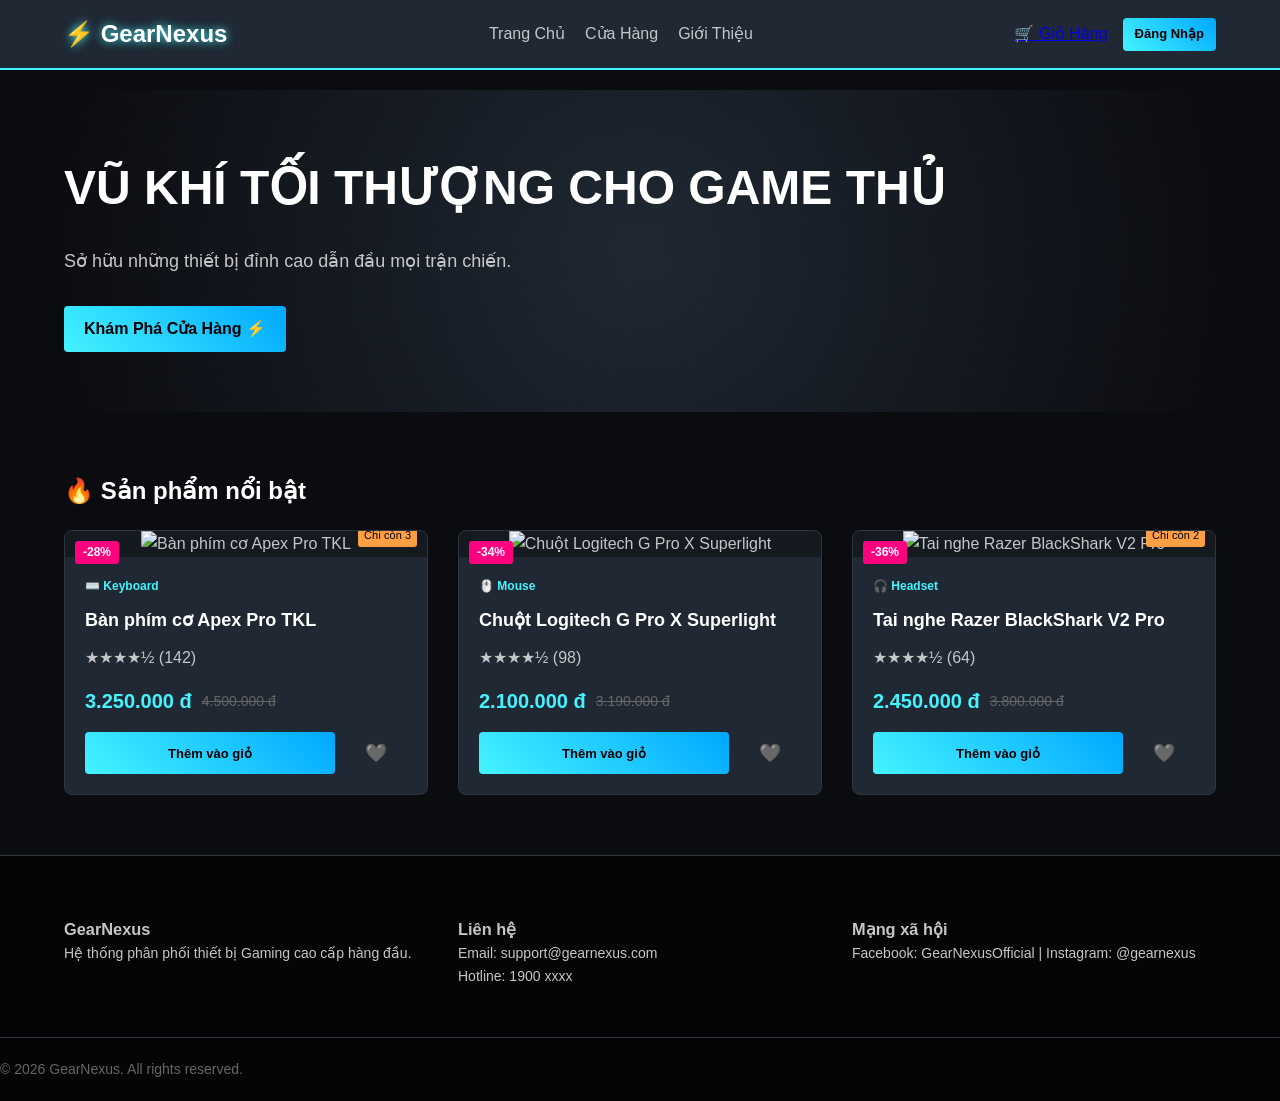
==== index.html @ b1f399b4 "files" ====
<!DOCTYPE html>
<html lang="vi">
<head>
  <meta charset="UTF-8"><title>GearNexus – Ultimate Gaming Gear</title>
  <link rel="stylesheet" href="css/style.css"><link rel="stylesheet" href="css/components.css"><link rel="stylesheet" href="css/animations.css">
</head>
<body>
  <header id="main-header"></header>
  
  <section class="hero text-center container" style="padding: 60px 0; background: radial-gradient(circle, #1f2833 0%, #0b0c10 100%); border-radius: 12px; margin-top: 20px;">
    <h1 style="font-size: 48px; color: var(--text-bright); margin-bottom: 20px;">VŨ KHÍ TỐI THƯỢNG CHO GAME THỦ</h1>
    <p style="font-size: 18px; margin-bottom: 30px;">Sở hữu những thiết bị đỉnh cao dẫn đầu mọi trận chiến.</p>
    <a href="shop.html" class="btn btn-primary">Khám Phá Cửa Hàng ⚡</a>
  </section>

  <main class="container">
    <h2 style="margin: 40px 0 20px; color: var(--text-bright);">🔥 Sản phẩm nổi bật</h2>
    <div id="featured-products" class="product-grid"></div>
  </main>

  <footer id="main-footer"></footer>
  <script src="js/config.js"></script><script src="js/data.js"></script><script src="js/auth.js"></script><script src="js/cart.js"></script><script src="js/main.js"></script>
  <script>
    document.addEventListener("DOMContentLoaded", () => {
      const featGrid = document.getElementById("featured-products");
      if(featGrid) featGrid.innerHTML = getFeaturedProducts().map(p => Main.createProductCard(p)).join('');
    });
  </script>
</body>
</html>
---- css/style.css ----
:root {
  --bg-primary: #0b0c10;
  --bg-secondary: #1f2833;
  --text-main: #c5c6c7;
  --text-bright: #ffffff;
  --color-accent: #45f3ff;
  --color-neon: #ff007f;
  --border-color: #2c3540;
  --font-base: 'Segoe UI', Tahoma, Geneva, Verdana, sans-serif;
}

* { box-sizing: border-box; margin: 0; padding: 0; }
body { background-color: var(--bg-primary); color: var(--text-main); font-family: var(--font-base); line-height: 1.6; }
.container { width: 90%; max-width: 1200px; margin: 0 auto; padding: 20px 0; }
text-center { text-align: center; }

/* Navbar */
header { background: var(--bg-secondary); border-bottom: 2px solid var(--color-accent); position: sticky; top: 0; z-index: 100; }
.navbar { display: flex; justify-content: space-between; align-items: center; padding: 15px 0; }
.logo { font-size: 24px; font-weight: bold; color: var(--text-bright); text-decoration: none; text-shadow: 0 0 10px var(--color-accent); }
.nav-links { display: flex; list-style: none; gap: 20px; }
.nav-links a { color: var(--text-main); text-decoration: none; font-weight: 500; transition: color 0.3s; }
.nav-links a:hover { color: var(--color-accent); }
.nav-actions { display: flex; align-items: center; gap: 15px; }

/* Footer */
footer { background: #050508; border-top: 1px solid var(--border-color); margin-top: 40px; padding: 40px 0 20px; font-size: 14px; }
.footer-grid { display: grid; grid-template-columns: repeat(auto-fit, minmax(250px, 1fr)); gap: 30px; }
.footer-bottom { margin-top: 30px; border-top: 1px solid var(--border-color); padding-top: 20px; color: #666; }
---- css/components.css ----
/* Buttons */
.btn { padding: 10px 20px; border: none; border-radius: 4px; cursor: pointer; font-weight: 600; text-decoration: none; display: inline-block; transition: all 0.3s; }
.btn-sm { padding: 6px 12px; font-size: 13px; }
.btn-primary { background: linear-gradient(45deg, var(--color-accent), #00a8ff); color: #000; }
.btn-primary:hover { transform: translateY(-2px); box-shadow: 0 5px 15px rgba(69,243,255,0.4); }
.btn-outline { background: transparent; color: var(--color-accent); border: 1px solid var(--color-accent); }
.btn-outline:hover { background: var(--color-accent); color: #000; }
.btn-block { display: block; width: 100%; }
.btn-icon { background: none; border: none; font-size: 18px; cursor: pointer; filter: grayscale(1); }
.btn-icon.active { filter: grayscale(0); }

/* Product Card */
.product-grid { display: grid; grid-template-columns: repeat(auto-fill, minmax(280px, 1fr)); gap: 30px; }
.product-card { background: var(--bg-secondary); border-radius: 8px; border: 1px solid var(--border-color); overflow: hidden; display: flex; flex-direction: column; }
.card-img-holder { position: relative; background: #151a21; text-align: center; }
.card-img-holder img { max-width: 100%; height: 250px; object-fit: contain; }
.discount-tag { position: absolute; top: 10px; left: 10px; background: var(--color-neon); color: white; padding: 2px 8px; font-size: 12px; font-weight: bold; border-radius: 3px; }
.stock-tag { position: absolute; bottom: 10px; right: 10px; background: #ff9f43; color: black; padding: 2px 6px; font-size: 11px; border-radius: 3px; }
.card-body { padding: 20px; flex-grow: 1; display: flex; flex-direction: column; }
.card-category { font-size: 12px; color: var(--color-accent); font-weight: bold; }
.card-title a { color: var(--text-bright); text-decoration: none; font-size: 18px; margin: 10px 0; display: block; }
.card-prices { margin: 15px 0; display: flex; gap: 10px; align-items: center; }
.price-current { font-size: 20px; font-weight: bold; color: var(--color-accent); }
.price-old { text-decoration: line-through; color: #666; font-size: 14px; }
.card-footer { display: flex; gap: 10px; margin-top: auto; }

/* Badges */
.badge { padding: 3px 8px; border-radius: 12px; font-size: 12px; font-weight: 600; }
.badge-like-new { background: #2ecc71; color: white; }
.badge-good { background: #3498db; color: white; }

/* Toasts */
#toast-container { position: fixed; bottom: 20px; right: 20px; z-index: 1000; display: flex; flex-direction: column; gap: 10px; }
.toast { background: rgba(31, 40, 51, 0.95); border-left: 4px solid var(--color-accent); color: var(--text-bright); padding: 15px 25px; border-radius: 4px; box-shadow: 0 5px 15px rgba(0,0,0,0.5); animation: toastIn 0.3s forwards; }
.toast-error { border-left-color: var(--color-neon); }
---- css/animations.css ----
@keyframes toastIn {
  from { transform: translateX(100%); opacity: 0; }
  to { transform: translateX(0); opacity: 1; }
}

.card-fade {
  animation: fadeIn 0.5s ease-in-out;
}

@keyframes fadeIn {
  from { opacity: 0; transform: translateY(15px); }
  to { opacity: 1; transform: translateY(0); }
}
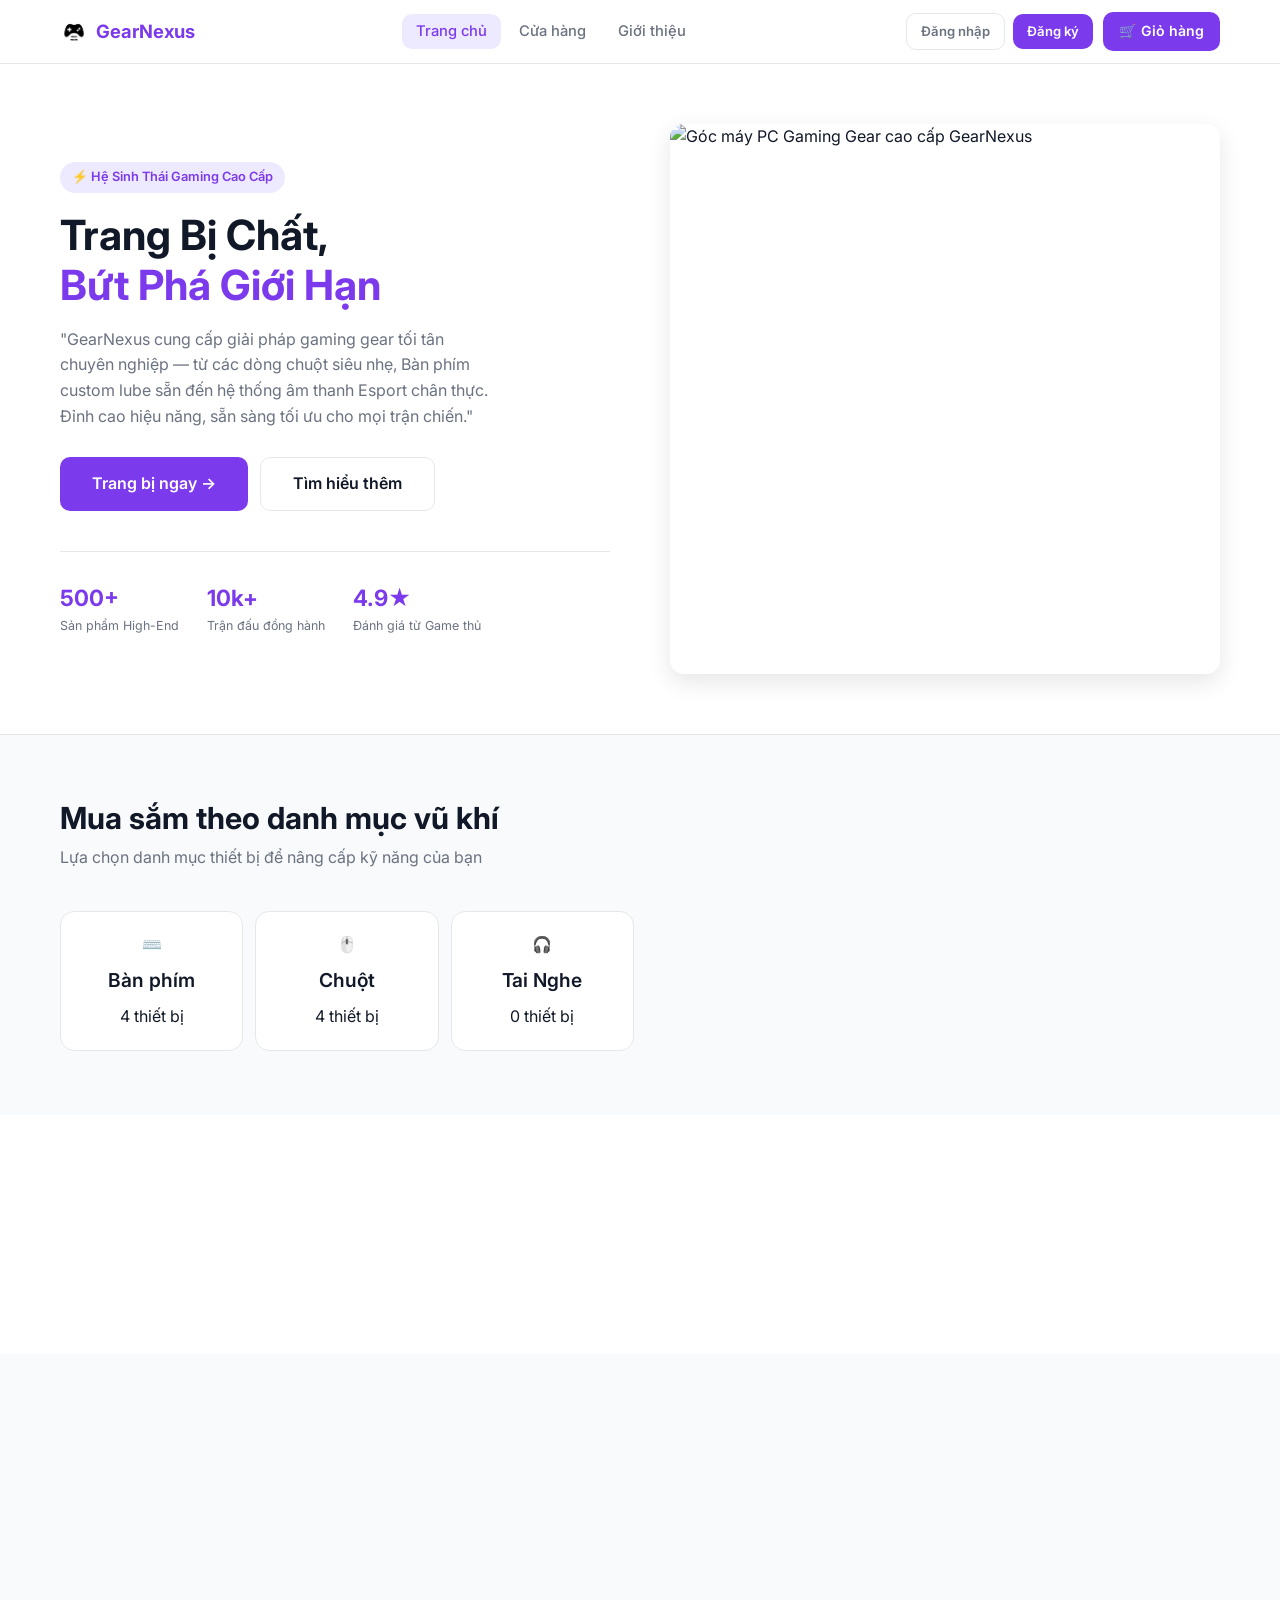
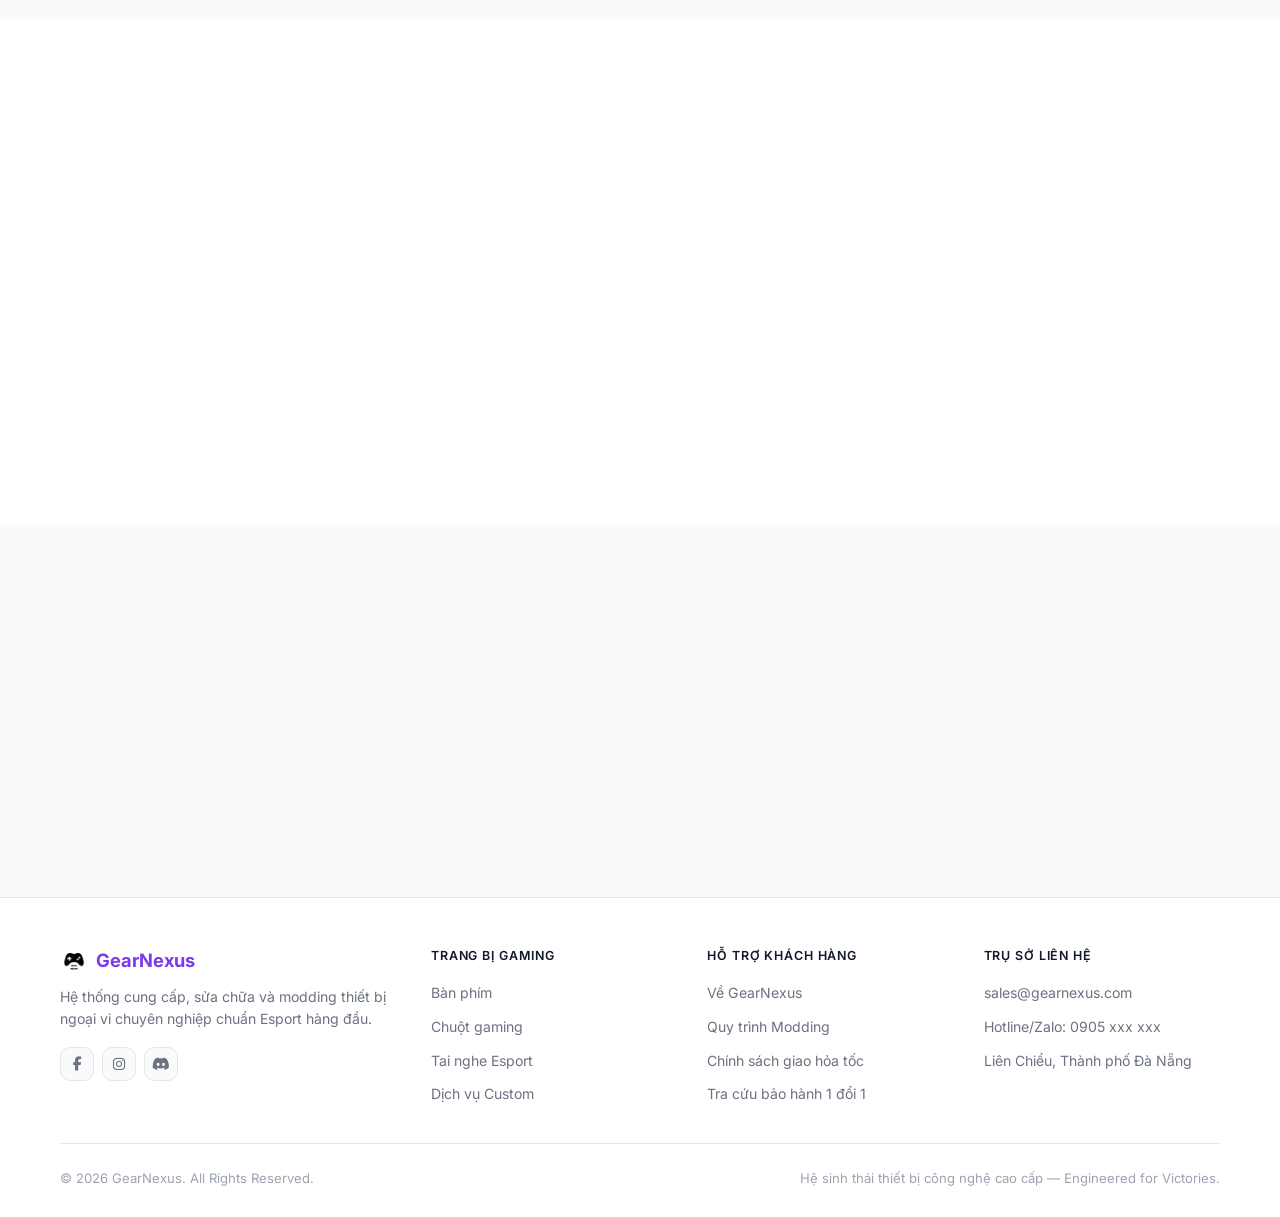
==== commit ce68b96e: "f" ====
--- a/index.html
+++ b/index.html
@@ -1,30 +1,411 @@
 <!DOCTYPE html>
 <html lang="vi">
 <head>
-  <meta charset="UTF-8"><title>GearNexus – Ultimate Gaming Gear</title>
-  <link rel="stylesheet" href="css/style.css"><link rel="stylesheet" href="css/components.css"><link rel="stylesheet" href="css/animations.css">
+  <meta charset="UTF-8">
+  <meta name="viewport" content="width=device-width, initial-scale=1.0">
+  <meta name="description" content="GearNexus – Hệ sinh thái Gaming Gear cao cấp và custom Bàn phím chuyên nghiệp. Trải nghiệm chuột gaming, tai nghe Esport đỉnh cao chính hãng.">
+  <title>GearNexus – Premium Gaming Gear & Custom Mech-Key</title>
+  <link rel="stylesheet" href="css/style.css">
+  <link rel="stylesheet" href="css/components.css">
+  <link rel="stylesheet" href="css/animations.css">
+  <link rel="stylesheet" href="https://cdnjs.cloudflare.com/ajax/libs/font-awesome/6.5.0/css/all.min.css">
+  <style>
+    /* ---- Hero ---- */
+    .hero {
+      padding: calc(var(--nav-height) + 60px) 0 60px;
+      background: var(--white);
+      border-bottom: 1px solid var(--border);
+    }
+
+    .hero-inner {
+      display: grid;
+      grid-template-columns: 1fr 1fr;
+      gap: 60px;
+      align-items: center;
+    }
+
+    .hero-tag {
+      display: inline-flex;
+      align-items: center;
+      gap: 6px;
+      padding: 5px 12px;
+      border-radius: var(--radius-full);
+      background: var(--primary-light);
+      color: var(--primary);
+      font-size: 0.8rem;
+      font-weight: 600;
+      margin-bottom: 18px;
+    }
+
+    .hero-title { margin-bottom: 16px; }
+    .hero-title span { color: var(--primary); }
+
+    .hero-desc {
+      font-size: 1rem;
+      margin-bottom: 28px;
+      max-width: 440px;
+    }
+
+    .hero-btns {
+      display: flex;
+      gap: 12px;
+      flex-wrap: wrap;
+      margin-bottom: 40px;
+    }
+
+    .hero-stats {
+      display: flex;
+      gap: 28px;
+      padding-top: 28px;
+      border-top: 1px solid var(--border);
+    }
+
+    .stat-item .value {
+      font-size: 1.4rem;
+      font-weight: 700;
+      color: var(--primary);
+    }
+
+    .stat-item .label {
+      font-size: 0.78rem;
+      color: var(--text-muted);
+    }
+
+    .hero-image {
+      border-radius: var(--radius-lg);
+      overflow: hidden;
+      aspect-ratio: 1;
+      box-shadow: var(--shadow-lg);
+    }
+
+    .hero-image img {
+      width: 100%; height: 100%;
+      object-fit: cover;
+    }
+
+    /* ---- Categories ---- */
+    .categories-grid {
+      display: grid;
+      grid-template-columns: repeat(6, 1fr);
+      gap: 12px;
+    }
+
+    .category-card {
+      background: var(--white);
+      border: 1px solid var(--border);
+      border-radius: var(--radius-lg);
+      padding: 20px 12px;
+      text-align: center;
+      cursor: pointer;
+      transition: var(--transition);
+      display: flex;
+      flex-direction: column;
+      align-items: center;
+      gap: 8px;
+      text-decoration: none;
+    }
+
+    .category-card:hover {
+      border-color: var(--primary);
+      background: var(--primary-light);
+    }
+
+    .cat-emoji { font-size: 1.8rem; }
+    .cat-name { font-size: 0.82rem; font-weight: 600; color: var(--text); }
+    .cat-count { font-size: 0.72rem; color: var(--text-muted); }
+
+    /* ---- Trust ---- */
+    .trust-grid { display: grid; grid-template-columns: repeat(3, 1fr); gap: 16px; }
+
+    /* ---- Testimonials ---- */
+    .testimonials-grid { display: grid; grid-template-columns: repeat(3, 1fr); gap: 16px; }
+
+    /* ---- CTA ---- */
+    .cta-box {
+      background: var(--primary);
+      border-radius: var(--radius-lg);
+      padding: 48px;
+      text-align: center;
+      color: white;
+    }
+
+    .cta-box h2 { color: white; margin-bottom: 10px; }
+    .cta-box p { color: rgba(255,255,255,0.8); margin-bottom: 24px; }
+
+    .btn-white {
+      background: white;
+      color: var(--primary);
+      font-weight: 700;
+    }
+
+    .btn-white:hover { background: #F3F4F6; }
+
+    @media (max-width: 1024px) {
+      .categories-grid { grid-template-columns: repeat(3, 1fr); }
+      .hero-inner { grid-template-columns: 1fr; gap: 32px; }
+      .hero-image { display: none; }
+      .trust-grid { grid-template-columns: 1fr 1fr; }
+    }
+
+    @media (max-width: 768px) {
+      .testimonials-grid { grid-template-columns: 1fr; }
+      .hero-stats { gap: 16px; }
+      .cta-box { padding: 36px 24px; }
+    }
+
+    @media (max-width: 480px) {
+      .categories-grid { grid-template-columns: repeat(2, 1fr); }
+      .trust-grid { grid-template-columns: 1fr; }
+    }
+  </style>
 </head>
 <body>
-  <header id="main-header"></header>
-  
-  <section class="hero text-center container" style="padding: 60px 0; background: radial-gradient(circle, #1f2833 0%, #0b0c10 100%); border-radius: 12px; margin-top: 20px;">
-    <h1 style="font-size: 48px; color: var(--text-bright); margin-bottom: 20px;">VŨ KHÍ TỐI THƯỢNG CHO GAME THỦ</h1>
-    <p style="font-size: 18px; margin-bottom: 30px;">Sở hữu những thiết bị đỉnh cao dẫn đầu mọi trận chiến.</p>
-    <a href="shop.html" class="btn btn-primary">Khám Phá Cửa Hàng ⚡</a>
-  </section>
-
-  <main class="container">
-    <h2 style="margin: 40px 0 20px; color: var(--text-bright);">🔥 Sản phẩm nổi bật</h2>
-    <div id="featured-products" class="product-grid"></div>
-  </main>
-
-  <footer id="main-footer"></footer>
-  <script src="js/config.js"></script><script src="js/data.js"></script><script src="js/auth.js"></script><script src="js/cart.js"></script><script src="js/main.js"></script>
-  <script>
-    document.addEventListener("DOMContentLoaded", () => {
-      const featGrid = document.getElementById("featured-products");
-      if(featGrid) featGrid.innerHTML = getFeaturedProducts().map(p => Main.createProductCard(p)).join('');
-    });
-  </script>
+
+<nav class="navbar">
+  <div class="nav-inner">
+    <a href="index.html" class="nav-logo">
+      <img src="assets/images/logo.png" alt="GearNexus" class="nav-logo-img"> GearNexus
+    </a>
+    <div class="nav-links">
+      <a href="index.html" class="active">Trang chủ</a>
+      <a href="shop.html">Cửa hàng</a>
+      <a href="about.html">Giới thiệu</a>
+    </div>
+    <div class="nav-actions">
+      <div id="auth-nav" style="display:flex;align-items:center;gap:8px"></div>
+      <a href="cart.html" class="nav-cart-btn" id="nav-cart-btn" aria-label="Giỏ hàng">
+        🛒 Giỏ hàng
+        <span class="cart-badge" id="cart-badge">0</span>
+      </a>
+      <button class="nav-menu-btn" id="menu-btn" aria-label="Mở menu">☰</button>
+    </div>
+  </div>
+</nav>
+
+<div class="nav-drawer-overlay" id="drawer-overlay"></div>
+<div class="nav-drawer" id="nav-drawer">
+  <a href="index.html">🏠 Trang chủ</a>
+  <a href="shop.html">🛍️ Cửa hàng</a>
+  <a href="about.html">ℹ️ Giới thiệu</a>
+  <a href="cart.html">🛒 Giỏ hàng</a>
+</div>
+
+<section class="hero">
+  <div class="container">
+    <div class="hero-inner">
+      <div>
+        <div class="hero-tag anim-fade-up">⚡ Hệ Sinh Thái Gaming Cao Cấp</div>
+        <h1 class="hero-title anim-fade-up delay-100">
+          Trang Bị Chất,<br>
+          <span>Bứt Phá Giới Hạn</span>
+        </h1>
+        <p class="hero-desc anim-fade-up delay-200">
+          "GearNexus cung cấp giải pháp gaming gear tối tân chuyên nghiệp — từ các dòng chuột siêu nhẹ, Bàn phím custom lube sẵn đến hệ thống âm thanh Esport chân thực. Đỉnh cao hiệu năng, sẵn sàng tối ưu cho mọi trận chiến."
+        </p>
+        <div class="hero-btns anim-fade-up delay-300">
+          <a href="shop.html" class="btn btn-primary btn-lg">Trang bị ngay →</a>
+          <a href="about.html" class="btn btn-secondary btn-lg">Tìm hiểu thêm</a>
+        </div>
+        <div class="hero-stats anim-fade-up delay-300">
+          <div class="stat-item">
+            <div class="value">500+</div>
+            <div class="label">Sản phẩm High-End</div>
+          </div>
+          <div class="stat-item">
+            <div class="value">10k+</div>
+            <div class="label">Trận đấu đồng hành</div>
+          </div>
+          <div class="stat-item">
+            <div class="value">4.9★</div>
+            <div class="label">Đánh giá từ Game thủ</div>
+          </div>
+        </div>
+      </div>
+      <div class="hero-image">
+        <img src="https://picsum.photos/seed/gear-setup/600/600" alt="Góc máy PC Gaming Gear cao cấp GearNexus">
+      </div>
+    </div>
+  </div>
+</section>
+
+<section class="section" style="background:var(--bg)">
+  <div class="container">
+    <div class="section-header reveal">
+      <h2>Mua sắm theo danh mục vũ khí</h2>
+      <p>Lựa chọn danh mục thiết bị để nâng cấp kỹ năng của bạn</p>
+    </div>
+    <div class="categories-grid" id="categories-grid"></div>
+  </div>
+</section>
+
+<section class="section" style="background:var(--white)">
+  <div class="container">
+    <div class="section-header reveal" style="display:flex;justify-content:space-between;align-items:flex-end">
+      <div>
+        <h2>Vũ khí chiến đấu nổi bật</h2>
+        <p>Các thiết bị Gaming Gear bán chạy và được các tuyển thủ chuyên nghiệp tin dùng</p>
+      </div>
+      <a href="shop.html" class="btn btn-secondary" style="flex-shrink:0">Xem tất cả kho hàng →</a>
+    </div>
+    <div class="products-grid" id="featured-grid"></div>
+  </div>
+</section>
+
+<section class="section" style="background:var(--bg)">
+  <div class="container">
+    <div class="trust-grid">
+      <div class="trust-badge reveal delay-1">
+        <div class="trust-icon" style="background:#DCFCE7;color:var(--green)">⚡</div>
+        <div>
+          <h4>Tốc độ phản hồi cực hạn</h4>
+          <p style="font-size:0.85rem;margin-top:4px">Sản phẩm tích hợp công nghệ kết nối không dây siêu tốc, độ trễ gần như bằng 0, tối ưu hóa tuyệt đối chỉ số phản xạ.</p>
+        </div>
+      </div>
+      <div class="trust-badge reveal delay-2">
+        <div class="trust-icon" style="background:var(--primary-light);color:var(--primary)">🛡️</div>
+        <div>
+          <h4>Cam kết 100% chính hãng</h4>
+          <p style="font-size:0.85rem;margin-top:4px">Đại lý phân phối ủy quyền từ các thương hiệu lớn. Chế độ bảo hành 1 đổi 1 nhanh chóng, an tâm tuyệt đối.</p>
+        </div>
+      </div>
+      <div class="trust-badge reveal delay-3">
+        <div class="trust-icon" style="background:#DBEAFE;color:#2563EB">🛠️</div>
+        <div>
+          <h4>Dịch vụ Custom chuyên nghiệp</h4>
+          <p style="font-size:0.85rem;margin-top:4px">Hỗ trợ cân cáp, lube switch, lót foam tiêu âm Bàn phím theo yêu cầu cá nhân hóa khắt khe nhất của bạn.</p>
+        </div>
+      </div>
+    </div>
+  </div>
+</section>
+
+<section class="section" style="background:var(--white)">
+  <div class="container">
+    <div class="section-header reveal">
+      <h2>Ý kiến từ các chiến binh Pro-Gamers</h2>
+      <p>Những trải nghiệm thực tế từ các game thủ và streamer trong cộng đồng</p>
+    </div>
+    <div class="testimonials-grid">
+      <div class="testimonial-card reveal delay-1">
+        <div class="stars">★★★★★</div>
+        <p class="testimonial-text">"Mình vừa sắm combo Bàn phím custom và chuột siêu nhẹ tại GearNexus. Cảm giác bấm switch cực mượt, âm gõ phím rất trầm ấm mượt mà không bị lóc cóc ở các nút dài. Đóng gói cẩn thận bọc chống sốc cực kỳ chỉn chu!"</p>
+        <div class="testimonial-author">
+          <img class="testimonial-avatar" src="https://picsum.photos/seed/gamer1/80/80" alt="Hoàng N.">
+          <div>
+            <div class="testimonial-name">Hoàng Nguyễn</div>
+            <div style="font-size:0.75rem;color:var(--text-light)">Đà Nẵng (Streamer)</div>
+          </div>
+        </div>
+      </div>
+      
+      <div class="testimonial-card reveal delay-2">
+        <div class="stars">★★★★★</div>
+        <p class="testimonial-text">"Đã sử dụng dịch vụ mod phím cơ tại đây, các bạn kỹ thuật viên hỗ trợ căn chỉnh stab siêu chuẩn xác, lube switch đều tay giúp tăng rõ rệt tốc độ phản hồi khi chơi các tựa game Esport Esport FPS căng thẳng."</p>
+        <div class="testimonial-author">
+          <img class="testimonial-avatar" src="https://picsum.photos/seed/gamer2/80/80" alt="Minh T.">
+          <div>
+            <div class="testimonial-name">Minh Trần</div>
+            <div style="font-size:0.75rem;color:var(--text-light)">Hà Nội (Rank Radiant)</div>
+          </div>
+        </div>
+      </div>
+      
+      <div class="testimonial-card reveal delay-3">
+        <div class="stars">★★★★★</div>
+        <p class="testimonial-text">"Tai nghe gaming mua ở GearNexus định vị tiếng chân thực sự chính xác. Sản phẩm chính hãng đầy đủ tem mác phân phối, nhân viên tư vấn nhiệt tình, giao hỏa tốc nội thành Đà Nẵng chưa đầy 1 tiếng đồng hồ."</p>
+        <div class="testimonial-author">
+          <img class="testimonial-avatar" src="https://picsum.photos/seed/gamer3/80/80" alt="Anh P.">
+          <div>
+            <div class="testimonial-name">Anh Phạm</div>
+            <div style="font-size:0.75rem;color:var(--text-light)">Đà Nẵng (Game thủ)</div>
+          </div>
+        </div>
+      </div>
+    </div>
+  </div>
+</section>
+
+<section class="section" style="background:var(--bg)">
+  <div class="container">
+    <div class="cta-box reveal">
+      <h2>Sẵn sàng nâng cấp tối đa sức mạnh góc máy của bạn?</h2>
+      <p>Khám phá trọn bộ sưu tập siêu phẩm chuột gaming, Bàn phím đỉnh cao và các phụ kiện custom giới hạn độc quyền.</p>
+      <a href="shop.html" class="btn btn-white btn-lg">Ghé kho vũ khí GearNexus</a>
+    </div>
+  </div>
+</section>
+
+<footer class="footer">
+  <div class="container">
+    <div class="footer-grid">
+      <div class="footer-brand">
+        <div class="nav-logo" style="margin-bottom:10px">
+          <img src="assets/images/logo.png" alt="GearNexus" class="nav-logo-img"> GearNexus
+        </div>
+        <p>Hệ thống cung cấp, sửa chữa và modding thiết bị ngoại vi chuyên nghiệp chuẩn Esport hàng đầu.</p>
+        <div class="footer-social">
+          <a href="#" aria-label="Facebook"><i class="fab fa-facebook-f"></i></a>
+          <a href="#" aria-label="Instagram"><i class="fab fa-instagram"></i></a>
+          <a href="#" aria-label="Discord"><i class="fab fa-discord"></i></a>
+        </div>
+      </div>
+      <div class="footer-col">
+        <h4>Trang bị Gaming</h4>
+        <ul>
+          <li><a href="shop.html?cat=Keyboard">Bàn phím</a></li>
+          <li><a href="shop.html?cat=Mouse">Chuột gaming</a></li>
+          <li><a href="shop.html?cat=Audio">Tai nghe Esport</a></li>
+          <li><a href="shop.html?cat=Custom">Dịch vụ Custom</a></li>
+        </ul>
+      </div>
+      <div class="footer-col">
+        <h4>Hỗ trợ khách hàng</h4>
+        <ul>
+          <li><a href="about.html">Về GearNexus</a></li>
+          <li><a href="#">Quy trình Modding</a></li>
+          <li><a href="#">Chính sách giao hỏa tốc</a></li>
+          <li><a href="#">Tra cứu bảo hành 1 đổi 1</a></li>
+        </ul>
+      </div>
+      <div class="footer-col">
+        <h4>Trụ sở Liên hệ</h4>
+        <ul>
+          <li><a href="#">sales@gearnexus.com</a></li>
+          <li><a href="#">Hotline/Zalo: 0905 xxx xxx</a></li>
+          <li><a href="#">Liên Chiểu, Thành phố Đà Nẵng</a></li>
+        </ul>
+      </div>
+    </div>
+    <div class="footer-bottom">
+      <span>© 2026 GearNexus. All Rights Reserved.</span>
+      <span>Hệ sinh thái thiết bị công nghệ cao cấp — Engineered for Victories.</span>
+    </div>
+  </div>
+</footer>
+
+<script src="js/config.js"></script>
+<script src="js/data.js"></script>
+<script src="js/cart.js"></script>
+<script src="js/auth.js"></script>
+<script src="js/main.js"></script>
+<script>
+  // Tự động đếm số lượng sản phẩm theo từng danh mục gear chiến game
+  const counts = {};
+  if (typeof PRODUCTS !== 'undefined') {
+    PRODUCTS.forEach(p => { counts[p.category] = (counts[p.category] || 0) + 1; });
+  }
+
+  // Render danh mục động hoàn toàn dựa vào CONFIG.categories của GearNexus
+  if (typeof CONFIG !== 'undefined' && CONFIG.categories) {
+    document.getElementById('categories-grid').innerHTML =
+      CONFIG.categories.map(cat => `
+        <a href="shop.html?cat=${cat.name}" class="category-card reveal">
+          <div class="category-emoji">${cat.emoji}</div>
+          <h3 class="category-name">${cat.name}</h3>
+          <span class="category-count">${counts[cat.name] || 0} thiết bị</span>
+        </a>
+      `).join('');
+  }
+</script>
 </body>
 </html>
--- a/css/style.css
+++ b/css/style.css
@@ -1,29 +1,354 @@
+/* =========================================
+   KEY2HAND — Global Styles
+   ========================================= */
+
+@import url('https://fonts.googleapis.com/css2?family=Inter:wght@400;500;600;700&display=swap');
+
 :root {
-  --bg-primary: #0b0c10;
-  --bg-secondary: #1f2833;
-  --text-main: #c5c6c7;
-  --text-bright: #ffffff;
-  --color-accent: #45f3ff;
-  --color-neon: #ff007f;
-  --border-color: #2c3540;
-  --font-base: 'Segoe UI', Tahoma, Geneva, Verdana, sans-serif;
-}
-
-* { box-sizing: border-box; margin: 0; padding: 0; }
-body { background-color: var(--bg-primary); color: var(--text-main); font-family: var(--font-base); line-height: 1.6; }
-.container { width: 90%; max-width: 1200px; margin: 0 auto; padding: 20px 0; }
-text-center { text-align: center; }
-
-/* Navbar */
-header { background: var(--bg-secondary); border-bottom: 2px solid var(--color-accent); position: sticky; top: 0; z-index: 100; }
-.navbar { display: flex; justify-content: space-between; align-items: center; padding: 15px 0; }
-.logo { font-size: 24px; font-weight: bold; color: var(--text-bright); text-decoration: none; text-shadow: 0 0 10px var(--color-accent); }
-.nav-links { display: flex; list-style: none; gap: 20px; }
-.nav-links a { color: var(--text-main); text-decoration: none; font-weight: 500; transition: color 0.3s; }
-.nav-links a:hover { color: var(--color-accent); }
-.nav-actions { display: flex; align-items: center; gap: 15px; }
-
-/* Footer */
-footer { background: #050508; border-top: 1px solid var(--border-color); margin-top: 40px; padding: 40px 0 20px; font-size: 14px; }
-.footer-grid { display: grid; grid-template-columns: repeat(auto-fit, minmax(250px, 1fr)); gap: 30px; }
-.footer-bottom { margin-top: 30px; border-top: 1px solid var(--border-color); padding-top: 20px; color: #666; }+  --primary: #7C3AED;
+  --primary-light: #EDE9FE;
+  --secondary: #DB2777;
+
+  --bg: #F9FAFB;
+  --white: #FFFFFF;
+  --surface: #FFFFFF;
+  --border: #E5E7EB;
+
+  --text: #111827;
+  --text-muted: #6B7280;
+  --text-light: #9CA3AF;
+
+  --green: #16A34A;
+  --yellow: #D97706;
+  --orange: #EA580C;
+  --red: #DC2626;
+
+  --radius-sm: 6px;
+  --radius: 10px;
+  --radius-lg: 14px;
+  --radius-full: 9999px;
+
+  --shadow-sm: 0 1px 3px rgba(0,0,0,0.08), 0 1px 2px rgba(0,0,0,0.04);
+  --shadow: 0 4px 12px rgba(0,0,0,0.08);
+  --shadow-lg: 0 8px 24px rgba(0,0,0,0.1);
+
+  --transition: 0.2s ease;
+
+  --font: 'Inter', sans-serif;
+  --nav-height: 64px;
+}
+
+*, *::before, *::after {
+  box-sizing: border-box;
+  margin: 0;
+  padding: 0;
+}
+
+html { scroll-behavior: smooth; }
+
+body {
+  font-family: var(--font);
+  background-color: var(--bg);
+  color: var(--text);
+  line-height: 1.6;
+  min-height: 100vh;
+}
+
+img { max-width: 100%; display: block; }
+a { color: inherit; text-decoration: none; }
+ul, ol { list-style: none; }
+button { font-family: var(--font); cursor: pointer; border: none; outline: none; }
+input, select, textarea { font-family: var(--font); outline: none; }
+
+/* ---- Typography ---- */
+h1 { font-size: clamp(1.8rem, 4vw, 2.6rem); font-weight: 700; line-height: 1.2; }
+h2 { font-size: clamp(1.4rem, 2.5vw, 1.9rem); font-weight: 700; line-height: 1.25; }
+h3 { font-size: 1.2rem; font-weight: 600; }
+h4 { font-size: 1rem; font-weight: 600; }
+p  { color: var(--text-muted); }
+
+/* ---- Layout ---- */
+.container {
+  max-width: 1200px;
+  margin: 0 auto;
+  padding: 0 20px;
+}
+
+.section { padding: 64px 0; }
+
+.section-header {
+  margin-bottom: 40px;
+}
+
+.section-header p { margin-top: 8px; }
+
+/* ---- Navbar ---- */
+.navbar {
+  position: fixed;
+  top: 0; left: 0; right: 0;
+  height: var(--nav-height);
+  background: var(--white);
+  border-bottom: 1px solid var(--border);
+  z-index: 1000;
+}
+
+.nav-inner {
+  max-width: 1200px;
+  margin: 0 auto;
+  padding: 0 20px;
+  height: 100%;
+  display: flex;
+  align-items: center;
+  justify-content: space-between;
+}
+
+.nav-logo {
+  display: flex;
+  align-items: center;
+  gap: 8px;
+  font-size: 1.15rem;
+  font-weight: 700;
+  color: var(--primary);
+}
+
+.nav-logo-icon {
+  font-size: 1.3rem;
+}
+
+.nav-logo-img {
+  height: 28px;
+  width: auto;
+  display: inline-block;
+  vertical-align: middle;
+  object-fit: contain;
+}
+
+.nav-links {
+  display: flex;
+  align-items: center;
+  gap: 4px;
+}
+
+.nav-links a {
+  padding: 6px 14px;
+  border-radius: var(--radius);
+  font-size: 0.92rem;
+  font-weight: 500;
+  color: var(--text-muted);
+  transition: var(--transition);
+}
+
+.nav-links a:hover { color: var(--primary); background: var(--primary-light); }
+.nav-links a.active { color: var(--primary); background: var(--primary-light); }
+
+.nav-actions { display: flex; align-items: center; gap: 10px; }
+
+.nav-cart-btn {
+  position: relative;
+  display: flex;
+  align-items: center;
+  gap: 6px;
+  padding: 8px 16px;
+  border-radius: var(--radius);
+  background: var(--primary);
+  color: white;
+  font-size: 0.88rem;
+  font-weight: 600;
+  transition: var(--transition);
+}
+
+.nav-cart-btn:hover { background: #6D28D9; }
+
+.nav-user-wrap {
+  display: flex;
+  align-items: center;
+  gap: 8px;
+}
+
+.nav-user-name {
+  font-size: 0.85rem;
+  font-weight: 600;
+  color: var(--text);
+  white-space: nowrap;
+  max-width: 120px;
+  overflow: hidden;
+  text-overflow: ellipsis;
+}
+
+.cart-badge {
+  display: none;
+  background: white;
+  color: var(--primary);
+  border-radius: var(--radius-full);
+  font-size: 0.7rem;
+  font-weight: 700;
+  min-width: 18px;
+  height: 18px;
+  align-items: center;
+  justify-content: center;
+  padding: 0 4px;
+}
+
+.cart-badge.visible { display: flex; }
+
+.nav-menu-btn {
+  display: none;
+  width: 38px; height: 38px;
+  border-radius: var(--radius);
+  background: var(--bg);
+  border: 1px solid var(--border);
+  align-items: center; justify-content: center;
+  font-size: 1.1rem;
+  color: var(--text);
+  transition: var(--transition);
+}
+
+/* Mobile Drawer */
+.nav-drawer {
+  position: fixed;
+  top: 0; right: -100%;
+  width: 260px; height: 100vh;
+  background: var(--white);
+  border-left: 1px solid var(--border);
+  z-index: 1100;
+  transition: right 0.28s ease;
+  padding: 72px 16px 24px;
+  display: flex; flex-direction: column; gap: 4px;
+}
+
+.nav-drawer.open { right: 0; }
+
+.nav-drawer-overlay {
+  position: fixed; inset: 0;
+  background: rgba(0,0,0,0.35);
+  z-index: 1050;
+  opacity: 0; pointer-events: none;
+  transition: opacity 0.25s ease;
+}
+
+.nav-drawer-overlay.visible { opacity: 1; pointer-events: all; }
+
+.nav-drawer a {
+  padding: 12px 14px;
+  border-radius: var(--radius);
+  font-size: 0.95rem;
+  font-weight: 500;
+  color: var(--text-muted);
+  transition: var(--transition);
+  display: block;
+}
+
+.nav-drawer a:hover { color: var(--primary); background: var(--primary-light); }
+
+/* ---- Page Header ---- */
+.page-header {
+  padding: calc(var(--nav-height) + 40px) 0 36px;
+  background: var(--white);
+  border-bottom: 1px solid var(--border);
+}
+
+.breadcrumb {
+  display: flex;
+  align-items: center;
+  gap: 6px;
+  font-size: 0.82rem;
+  color: var(--text-light);
+  margin-bottom: 10px;
+}
+
+.breadcrumb a:hover { color: var(--primary); }
+.breadcrumb .sep { color: var(--text-light); }
+
+/* ---- Footer ---- */
+.footer {
+  background: var(--white);
+  border-top: 1px solid var(--border);
+  padding: 48px 0 28px;
+}
+
+.footer-grid {
+  display: grid;
+  grid-template-columns: 1.4fr 1fr 1fr 1fr;
+  gap: 40px;
+  margin-bottom: 36px;
+}
+
+.footer-brand p {
+  margin-top: 10px;
+  font-size: 0.88rem;
+  line-height: 1.6;
+}
+
+.footer-social {
+  display: flex;
+  gap: 8px;
+  margin-top: 16px;
+}
+
+.footer-social a {
+  width: 34px; height: 34px;
+  border-radius: var(--radius);
+  background: var(--bg);
+  border: 1px solid var(--border);
+  display: flex; align-items: center; justify-content: center;
+  font-size: 0.88rem;
+  color: var(--text-muted);
+  transition: var(--transition);
+}
+
+.footer-social a:hover { color: var(--primary); border-color: var(--primary); }
+
+.footer-col h4 {
+  font-size: 0.78rem;
+  text-transform: uppercase;
+  letter-spacing: 0.07em;
+  color: var(--text);
+  margin-bottom: 14px;
+}
+
+.footer-col ul { display: flex; flex-direction: column; gap: 8px; }
+
+.footer-col ul a {
+  font-size: 0.88rem;
+  color: var(--text-muted);
+  transition: var(--transition);
+}
+
+.footer-col ul a:hover { color: var(--primary); }
+
+.footer-bottom {
+  border-top: 1px solid var(--border);
+  padding-top: 24px;
+  display: flex;
+  align-items: center;
+  justify-content: space-between;
+  font-size: 0.82rem;
+  color: var(--text-light);
+}
+
+/* ---- Utility ---- */
+.sr-only { position:absolute;width:1px;height:1px;padding:0;margin:-1px;overflow:hidden;clip:rect(0,0,0,0);border:0; }
+.divider { height: 1px; background: var(--border); margin: 20px 0; }
+
+/* ---- Scrollbar ---- */
+::-webkit-scrollbar { width: 6px; }
+::-webkit-scrollbar-track { background: var(--bg); }
+::-webkit-scrollbar-thumb { background: #D1D5DB; border-radius: 3px; }
+::-webkit-scrollbar-thumb:hover { background: var(--primary); }
+
+/* ---- Responsive ---- */
+@media (max-width: 1024px) {
+  .footer-grid { grid-template-columns: 1fr 1fr; gap: 28px; }
+}
+
+@media (max-width: 768px) {
+  .nav-links { display: none; }
+  .nav-menu-btn { display: flex; }
+  .section { padding: 48px 0; }
+  .footer-grid { grid-template-columns: 1fr 1fr; gap: 24px; }
+}
+
+@media (max-width: 480px) {
+  .footer-grid { grid-template-columns: 1fr; }
+  .footer-bottom { flex-direction: column; gap: 6px; text-align: center; }
+}
--- a/css/components.css
+++ b/css/components.css
@@ -1,35 +1,580 @@
-/* Buttons */
-.btn { padding: 10px 20px; border: none; border-radius: 4px; cursor: pointer; font-weight: 600; text-decoration: none; display: inline-block; transition: all 0.3s; }
-.btn-sm { padding: 6px 12px; font-size: 13px; }
-.btn-primary { background: linear-gradient(45deg, var(--color-accent), #00a8ff); color: #000; }
-.btn-primary:hover { transform: translateY(-2px); box-shadow: 0 5px 15px rgba(69,243,255,0.4); }
-.btn-outline { background: transparent; color: var(--color-accent); border: 1px solid var(--color-accent); }
-.btn-outline:hover { background: var(--color-accent); color: #000; }
-.btn-block { display: block; width: 100%; }
-.btn-icon { background: none; border: none; font-size: 18px; cursor: pointer; filter: grayscale(1); }
-.btn-icon.active { filter: grayscale(0); }
-
-/* Product Card */
-.product-grid { display: grid; grid-template-columns: repeat(auto-fill, minmax(280px, 1fr)); gap: 30px; }
-.product-card { background: var(--bg-secondary); border-radius: 8px; border: 1px solid var(--border-color); overflow: hidden; display: flex; flex-direction: column; }
-.card-img-holder { position: relative; background: #151a21; text-align: center; }
-.card-img-holder img { max-width: 100%; height: 250px; object-fit: contain; }
-.discount-tag { position: absolute; top: 10px; left: 10px; background: var(--color-neon); color: white; padding: 2px 8px; font-size: 12px; font-weight: bold; border-radius: 3px; }
-.stock-tag { position: absolute; bottom: 10px; right: 10px; background: #ff9f43; color: black; padding: 2px 6px; font-size: 11px; border-radius: 3px; }
-.card-body { padding: 20px; flex-grow: 1; display: flex; flex-direction: column; }
-.card-category { font-size: 12px; color: var(--color-accent); font-weight: bold; }
-.card-title a { color: var(--text-bright); text-decoration: none; font-size: 18px; margin: 10px 0; display: block; }
-.card-prices { margin: 15px 0; display: flex; gap: 10px; align-items: center; }
-.price-current { font-size: 20px; font-weight: bold; color: var(--color-accent); }
-.price-old { text-decoration: line-through; color: #666; font-size: 14px; }
-.card-footer { display: flex; gap: 10px; margin-top: auto; }
-
-/* Badges */
-.badge { padding: 3px 8px; border-radius: 12px; font-size: 12px; font-weight: 600; }
-.badge-like-new { background: #2ecc71; color: white; }
-.badge-good { background: #3498db; color: white; }
-
-/* Toasts */
-#toast-container { position: fixed; bottom: 20px; right: 20px; z-index: 1000; display: flex; flex-direction: column; gap: 10px; }
-.toast { background: rgba(31, 40, 51, 0.95); border-left: 4px solid var(--color-accent); color: var(--text-bright); padding: 15px 25px; border-radius: 4px; box-shadow: 0 5px 15px rgba(0,0,0,0.5); animation: toastIn 0.3s forwards; }
-.toast-error { border-left-color: var(--color-neon); }+/* =========================================
+   KEY2HAND — Components
+   ========================================= */
+
+/* ---- Buttons ---- */
+.btn {
+  display: inline-flex;
+  align-items: center;
+  justify-content: center;
+  gap: 6px;
+  padding: 10px 22px;
+  border-radius: var(--radius);
+  font-size: 0.9rem;
+  font-weight: 600;
+  transition: var(--transition);
+  cursor: pointer;
+  border: none;
+  text-decoration: none;
+  white-space: nowrap;
+}
+
+.btn-primary {
+  background: var(--primary);
+  color: white;
+}
+
+.btn-primary:hover { background: #6D28D9; }
+
+.btn-secondary {
+  background: var(--white);
+  border: 1px solid var(--border);
+  color: var(--text);
+}
+
+.btn-secondary:hover { background: var(--bg); border-color: #9CA3AF; }
+
+.btn-ghost {
+  background: transparent;
+  border: 1px solid var(--border);
+  color: var(--text-muted);
+}
+
+.btn-ghost:hover { background: var(--bg); color: var(--text); }
+
+.btn-sm { padding: 7px 14px; font-size: 0.82rem; }
+.btn-lg { padding: 13px 32px; font-size: 1rem; }
+
+/* ---- Product Card ---- */
+.product-card {
+  background: var(--white);
+  border: 1px solid var(--border);
+  border-radius: var(--radius-lg);
+  overflow: hidden;
+  transition: box-shadow var(--transition), transform var(--transition);
+  display: flex;
+  flex-direction: column;
+}
+
+.product-card:hover {
+  box-shadow: var(--shadow-lg);
+  transform: translateY(-3px);
+}
+
+.card-image-wrap {
+  position: relative;
+  overflow: hidden;
+  aspect-ratio: 1 / 1;
+  background: var(--bg);
+}
+
+.card-image-wrap img {
+  width: 100%; height: 100%;
+  object-fit: cover;
+  transition: transform 0.3s ease;
+}
+
+.product-card:hover .card-image-wrap img { transform: scale(1.05); }
+
+.card-badges {
+  position: absolute;
+  top: 10px; left: 10px;
+  display: flex; flex-direction: column; gap: 5px;
+}
+
+.card-wishlist {
+  position: absolute;
+  top: 10px; right: 10px;
+  width: 30px; height: 30px;
+  border-radius: var(--radius-full);
+  background: white;
+  display: flex; align-items: center; justify-content: center;
+  font-size: 1rem;
+  cursor: pointer;
+  transition: var(--transition);
+  border: 1px solid var(--border);
+  color: var(--text-light);
+  box-shadow: var(--shadow-sm);
+}
+
+.card-wishlist:hover { color: var(--secondary); }
+.card-wishlist.active { color: var(--secondary); }
+
+/* Quick Add */
+.card-quick-add {
+  position: absolute;
+  bottom: 0; left: 0; right: 0;
+  padding: 20px 12px 12px;
+  background: linear-gradient(to top, rgba(255,255,255,0.98) 60%, transparent);
+  transform: translateY(100%);
+  transition: transform 0.25s ease;
+}
+
+.product-card:hover .card-quick-add { transform: translateY(0); }
+
+.card-quick-add .btn { width: 100%; justify-content: center; }
+
+.card-body {
+  padding: 14px;
+  flex: 1;
+  display: flex;
+  flex-direction: column;
+  gap: 5px;
+}
+
+.card-category {
+  font-size: 0.72rem;
+  font-weight: 600;
+  text-transform: uppercase;
+  letter-spacing: 0.07em;
+  color: var(--primary);
+}
+
+.card-name {
+  font-size: 0.9rem;
+  font-weight: 600;
+  color: var(--text);
+  line-height: 1.4;
+  display: -webkit-box;
+  -webkit-line-clamp: 2;
+  -webkit-box-orient: vertical;
+  overflow: hidden;
+}
+
+.card-rating {
+  display: flex;
+  align-items: center;
+  gap: 5px;
+  font-size: 0.78rem;
+}
+
+.stars { color: #F59E0B; }
+.rating-count { color: var(--text-light); }
+
+.card-price {
+  display: flex;
+  align-items: center;
+  gap: 7px;
+  margin-top: 2px;
+}
+
+.price-current { font-size: 1rem; font-weight: 700; color: var(--primary); }
+.price-original { font-size: 0.8rem; color: var(--text-light); text-decoration: line-through; }
+.price-discount {
+  font-size: 0.7rem;
+  font-weight: 700;
+  background: #FEE2E2;
+  color: var(--red);
+  padding: 2px 6px;
+  border-radius: var(--radius-full);
+}
+
+/* ---- Badge ---- */
+.badge {
+  display: inline-flex;
+  align-items: center;
+  gap: 3px;
+  padding: 3px 8px;
+  border-radius: var(--radius-full);
+  font-size: 0.7rem;
+  font-weight: 600;
+}
+
+.badge-like-new { background: #DCFCE7; color: var(--green); }
+.badge-good     { background: #FEF9C3; color: var(--yellow); }
+.badge-fair     { background: #FFEDD5; color: var(--orange); }
+
+/* ---- Products Grid ---- */
+.products-grid {
+  display: grid;
+  grid-template-columns: repeat(3, 1fr);
+  gap: 20px;
+}
+
+@media (max-width: 1024px) { .products-grid { grid-template-columns: repeat(2, 1fr); } }
+@media (max-width: 480px)  { .products-grid { grid-template-columns: 1fr; } }
+
+/* ---- Category Pills ---- */
+.category-filter {
+  display: flex;
+  align-items: center;
+  gap: 8px;
+  flex-wrap: wrap;
+}
+
+.cat-pill {
+  padding: 7px 16px;
+  border-radius: var(--radius-full);
+  font-size: 0.85rem;
+  font-weight: 500;
+  background: var(--white);
+  border: 1px solid var(--border);
+  color: var(--text-muted);
+  cursor: pointer;
+  transition: var(--transition);
+}
+
+.cat-pill:hover { border-color: var(--primary); color: var(--primary); }
+.cat-pill.active { background: var(--primary); border-color: var(--primary); color: white; }
+
+/* ---- Search Bar ---- */
+.search-wrap {
+  position: relative;
+  flex: 1;
+  max-width: 420px;
+}
+
+.search-wrap input {
+  width: 100%;
+  padding: 10px 16px 10px 40px;
+  background: var(--white);
+  border: 1px solid var(--border);
+  border-radius: var(--radius);
+  color: var(--text);
+  font-size: 0.88rem;
+  transition: var(--transition);
+}
+
+.search-wrap input:focus { border-color: var(--primary); box-shadow: 0 0 0 3px rgba(124,58,237,0.1); }
+.search-wrap input::placeholder { color: var(--text-light); }
+
+.search-wrap .search-icon {
+  position: absolute;
+  left: 13px; top: 50%;
+  transform: translateY(-50%);
+  color: var(--text-light);
+  font-size: 0.85rem;
+  pointer-events: none;
+}
+
+/* ---- Filter Sidebar ---- */
+.filter-sidebar { width: 240px; flex-shrink: 0; }
+
+.filter-card {
+  background: var(--white);
+  border: 1px solid var(--border);
+  border-radius: var(--radius-lg);
+  padding: 20px;
+  position: sticky;
+  top: calc(var(--nav-height) + 16px);
+}
+
+.filter-section { margin-bottom: 22px; }
+.filter-section:last-child { margin-bottom: 0; }
+
+.filter-label {
+  font-size: 0.75rem;
+  font-weight: 700;
+  text-transform: uppercase;
+  letter-spacing: 0.07em;
+  color: var(--text-muted);
+  margin-bottom: 10px;
+}
+
+.filter-checkbox {
+  display: flex;
+  align-items: center;
+  gap: 8px;
+  padding: 6px 0;
+  cursor: pointer;
+  font-size: 0.88rem;
+  color: var(--text-muted);
+}
+
+.filter-checkbox:hover { color: var(--text); }
+.filter-checkbox input[type="checkbox"] { width: 15px; height: 15px; accent-color: var(--primary); cursor: pointer; }
+
+.price-range-labels {
+  display: flex;
+  justify-content: space-between;
+  font-size: 0.8rem;
+  color: var(--text-muted);
+  margin-top: 8px;
+}
+
+input[type="range"] {
+  width: 100%;
+  -webkit-appearance: none;
+  height: 4px;
+  border-radius: 2px;
+  background: #E5E7EB;
+  outline: none;
+}
+
+input[type="range"]::-webkit-slider-thumb {
+  -webkit-appearance: none;
+  width: 16px; height: 16px;
+  border-radius: 50%;
+  background: var(--primary);
+  cursor: pointer;
+}
+
+.sort-select {
+  width: 100%;
+  padding: 9px 12px;
+  background: var(--white);
+  border: 1px solid var(--border);
+  border-radius: var(--radius);
+  color: var(--text);
+  font-size: 0.85rem;
+  cursor: pointer;
+  appearance: none;
+  background-image: url("data:image/svg+xml,%3Csvg xmlns='http://www.w3.org/2000/svg' fill='%236B7280' viewBox='0 0 16 16'%3E%3Cpath d='M7.247 11.14 2.451 5.658C1.885 5.013 2.345 4 3.204 4h9.592a1 1 0 0 1 .753 1.659l-4.796 5.48a1 1 0 0 1-1.506 0z'/%3E%3C/svg%3E");
+  background-repeat: no-repeat;
+  background-position: right 10px center;
+  background-size: 11px;
+}
+
+.sort-select:focus { border-color: var(--primary); box-shadow: 0 0 0 3px rgba(124,58,237,0.1); }
+
+/* ---- Toast ---- */
+.toast-container {
+  position: fixed;
+  bottom: 20px; right: 20px;
+  z-index: 9999;
+  display: flex;
+  flex-direction: column;
+  gap: 8px;
+  pointer-events: none;
+}
+
+.toast {
+  background: var(--white);
+  border: 1px solid var(--border);
+  border-radius: var(--radius);
+  padding: 12px 16px;
+  display: flex;
+  align-items: center;
+  gap: 10px;
+  font-size: 0.88rem;
+  font-weight: 500;
+  min-width: 260px;
+  box-shadow: var(--shadow);
+  animation: toastIn 0.25s ease both;
+  pointer-events: all;
+  color: var(--text);
+}
+
+.toast.hide { animation: toastOut 0.25s ease forwards; }
+
+.toast-icon {
+  width: 24px; height: 24px;
+  border-radius: var(--radius-sm);
+  display: flex; align-items: center; justify-content: center;
+  font-size: 0.8rem;
+  flex-shrink: 0;
+}
+
+.toast-success .toast-icon { background: #DCFCE7; color: var(--green); }
+.toast-error   .toast-icon { background: #FEE2E2; color: var(--red); }
+
+/* ---- Modal ---- */
+.modal-overlay {
+  position: fixed; inset: 0;
+  background: rgba(0,0,0,0.4);
+  z-index: 2000;
+  display: flex;
+  align-items: center;
+  justify-content: center;
+  padding: 20px;
+  opacity: 0; pointer-events: none;
+  transition: opacity 0.2s ease;
+}
+
+.modal-overlay.open { opacity: 1; pointer-events: all; }
+
+.modal {
+  background: var(--white);
+  border: 1px solid var(--border);
+  border-radius: var(--radius-lg);
+  padding: 36px;
+  max-width: 440px;
+  width: 100%;
+  text-align: center;
+  box-shadow: var(--shadow-lg);
+  transform: translateY(12px);
+  transition: transform 0.25s ease;
+}
+
+.modal-overlay.open .modal { transform: translateY(0); }
+
+.modal-icon {
+  width: 64px; height: 64px;
+  border-radius: 50%;
+  background: #DCFCE7;
+  display: flex; align-items: center; justify-content: center;
+  font-size: 1.8rem;
+  margin: 0 auto 20px;
+}
+
+/* ---- Qty Stepper ---- */
+.qty-stepper {
+  display: flex;
+  align-items: center;
+  background: var(--bg);
+  border: 1px solid var(--border);
+  border-radius: var(--radius);
+  overflow: hidden;
+  width: fit-content;
+}
+
+.qty-btn {
+  width: 34px; height: 34px;
+  display: flex; align-items: center; justify-content: center;
+  font-size: 1rem;
+  font-weight: 600;
+  color: var(--text-muted);
+  background: transparent;
+  border: none;
+  cursor: pointer;
+  transition: var(--transition);
+}
+
+.qty-btn:hover:not(:disabled) { color: var(--primary); background: var(--primary-light); }
+.qty-btn:disabled { opacity: 0.3; cursor: default; }
+
+.qty-value {
+  min-width: 34px;
+  text-align: center;
+  font-size: 0.92rem;
+  font-weight: 600;
+  color: var(--text);
+}
+
+/* ---- Tags ---- */
+.tags-wrap { display: flex; flex-wrap: wrap; gap: 5px; }
+
+.tag-chip {
+  padding: 3px 9px;
+  border-radius: var(--radius-full);
+  font-size: 0.72rem;
+  background: var(--bg);
+  border: 1px solid var(--border);
+  color: var(--text-muted);
+}
+
+/* ---- Empty State ---- */
+.empty-state {
+  text-align: center;
+  padding: 64px 24px;
+}
+
+.empty-state-icon { font-size: 3.5rem; margin-bottom: 14px; opacity: 0.5; }
+.empty-state h3 { margin-bottom: 6px; }
+
+/* ---- Trust Badge ---- */
+.trust-badge {
+  display: flex;
+  align-items: flex-start;
+  gap: 14px;
+  padding: 20px;
+  background: var(--white);
+  border: 1px solid var(--border);
+  border-radius: var(--radius-lg);
+}
+
+.trust-icon {
+  width: 44px; height: 44px;
+  border-radius: var(--radius);
+  display: flex; align-items: center; justify-content: center;
+  font-size: 1.2rem;
+  flex-shrink: 0;
+}
+
+/* ---- Testimonial Card ---- */
+.testimonial-card {
+  background: var(--white);
+  border: 1px solid var(--border);
+  border-radius: var(--radius-lg);
+  padding: 24px;
+}
+
+.testimonial-avatar {
+  width: 40px; height: 40px;
+  border-radius: 50%;
+  object-fit: cover;
+  border: 2px solid var(--border);
+}
+
+.testimonial-text {
+  font-size: 0.9rem;
+  line-height: 1.7;
+  color: var(--text-muted);
+  margin: 12px 0 14px;
+}
+
+.testimonial-author { display: flex; align-items: center; gap: 10px; }
+.testimonial-name { font-weight: 600; font-size: 0.88rem; color: var(--text); }
+
+/* ---- Cart Item ---- */
+.cart-item {
+  display: flex;
+  align-items: center;
+  gap: 14px;
+  padding: 16px 0;
+  border-bottom: 1px solid var(--border);
+}
+
+.cart-item:last-child { border-bottom: none; }
+
+.cart-item-img {
+  width: 72px; height: 72px;
+  border-radius: var(--radius);
+  object-fit: cover;
+  background: var(--bg);
+  border: 1px solid var(--border);
+  flex-shrink: 0;
+}
+
+.cart-item-info { flex: 1; min-width: 0; }
+.cart-item-name { font-weight: 600; font-size: 0.92rem; margin-bottom: 4px; white-space: nowrap; overflow: hidden; text-overflow: ellipsis; }
+.cart-item-meta { font-size: 0.78rem; color: var(--text-muted); }
+.cart-item-price { font-size: 0.95rem; font-weight: 700; color: var(--primary); margin-top: 6px; }
+
+.cart-item-actions { display: flex; align-items: center; gap: 10px; }
+
+.cart-remove {
+  width: 28px; height: 28px;
+  border-radius: var(--radius-sm);
+  background: #FEE2E2;
+  border: 1px solid #FECACA;
+  color: var(--red);
+  display: flex; align-items: center; justify-content: center;
+  font-size: 0.8rem;
+  cursor: pointer;
+  transition: var(--transition);
+}
+
+.cart-remove:hover { background: #FCA5A5; }
+
+/* ---- Order Summary ---- */
+.order-summary {
+  background: var(--white);
+  border: 1px solid var(--border);
+  border-radius: var(--radius-lg);
+  padding: 24px;
+  position: sticky;
+  top: calc(var(--nav-height) + 20px);
+}
+
+.summary-row {
+  display: flex;
+  justify-content: space-between;
+  align-items: center;
+  padding: 8px 0;
+  font-size: 0.88rem;
+}
+
+.summary-row .label { color: var(--text-muted); }
+.summary-total { border-top: 1px solid var(--border); margin-top: 6px; padding-top: 14px; }
+.summary-total .label { color: var(--text); font-weight: 600; font-size: 0.95rem; }
+.summary-total .value { font-size: 1.2rem; font-weight: 700; color: var(--primary); }
+
+/* ---- Responsive ---- */
+@media (max-width: 768px) {
+  .filter-sidebar { width: 100%; }
+  .filter-card { position: static; }
+  .cart-item-img { width: 56px; height: 56px; }
+  .toast { min-width: unset; max-width: calc(100vw - 40px); }
+  .modal { padding: 28px 20px; }
+}
--- a/css/animations.css
+++ b/css/animations.css
@@ -1,13 +1,53 @@
-@keyframes toastIn {
-  from { transform: translateX(100%); opacity: 0; }
-  to { transform: translateX(0); opacity: 1; }
+/* =========================================
+   KEY2HAND — Animations (minimal)
+   ========================================= */
+
+@keyframes fadeIn {
+  from { opacity: 0; transform: translateY(12px); }
+  to   { opacity: 1; transform: translateY(0); }
 }
 
-.card-fade {
-  animation: fadeIn 0.5s ease-in-out;
+@keyframes toastIn {
+  from { opacity: 0; transform: translateX(20px); }
+  to   { opacity: 1; transform: translateX(0); }
 }
 
-@keyframes fadeIn {
-  from { opacity: 0; transform: translateY(15px); }
-  to { opacity: 1; transform: translateY(0); }
-}+@keyframes toastOut {
+  from { opacity: 1; transform: translateX(0); }
+  to   { opacity: 0; transform: translateX(20px); }
+}
+
+/* Simple fade-up on load */
+.anim-fade-up {
+  animation: fadeIn 0.4s ease both;
+}
+
+.delay-100 { animation-delay: 0.1s; }
+.delay-200 { animation-delay: 0.2s; }
+.delay-300 { animation-delay: 0.3s; }
+
+/* Scroll reveal */
+.reveal {
+  opacity: 0;
+  transform: translateY(16px);
+  transition: opacity 0.4s ease, transform 0.4s ease;
+}
+
+.reveal.visible {
+  opacity: 1;
+  transform: translateY(0);
+}
+
+.reveal.delay-1 { transition-delay: 0.05s; }
+.reveal.delay-2 { transition-delay: 0.1s; }
+.reveal.delay-3 { transition-delay: 0.15s; }
+.reveal.delay-4 { transition-delay: 0.2s; }
+.reveal.delay-5 { transition-delay: 0.25s; }
+
+/* Reduce motion */
+@media (prefers-reduced-motion: reduce) {
+  *, *::before, *::after {
+    animation-duration: 0.01ms !important;
+    transition-duration: 0.01ms !important;
+  }
+}
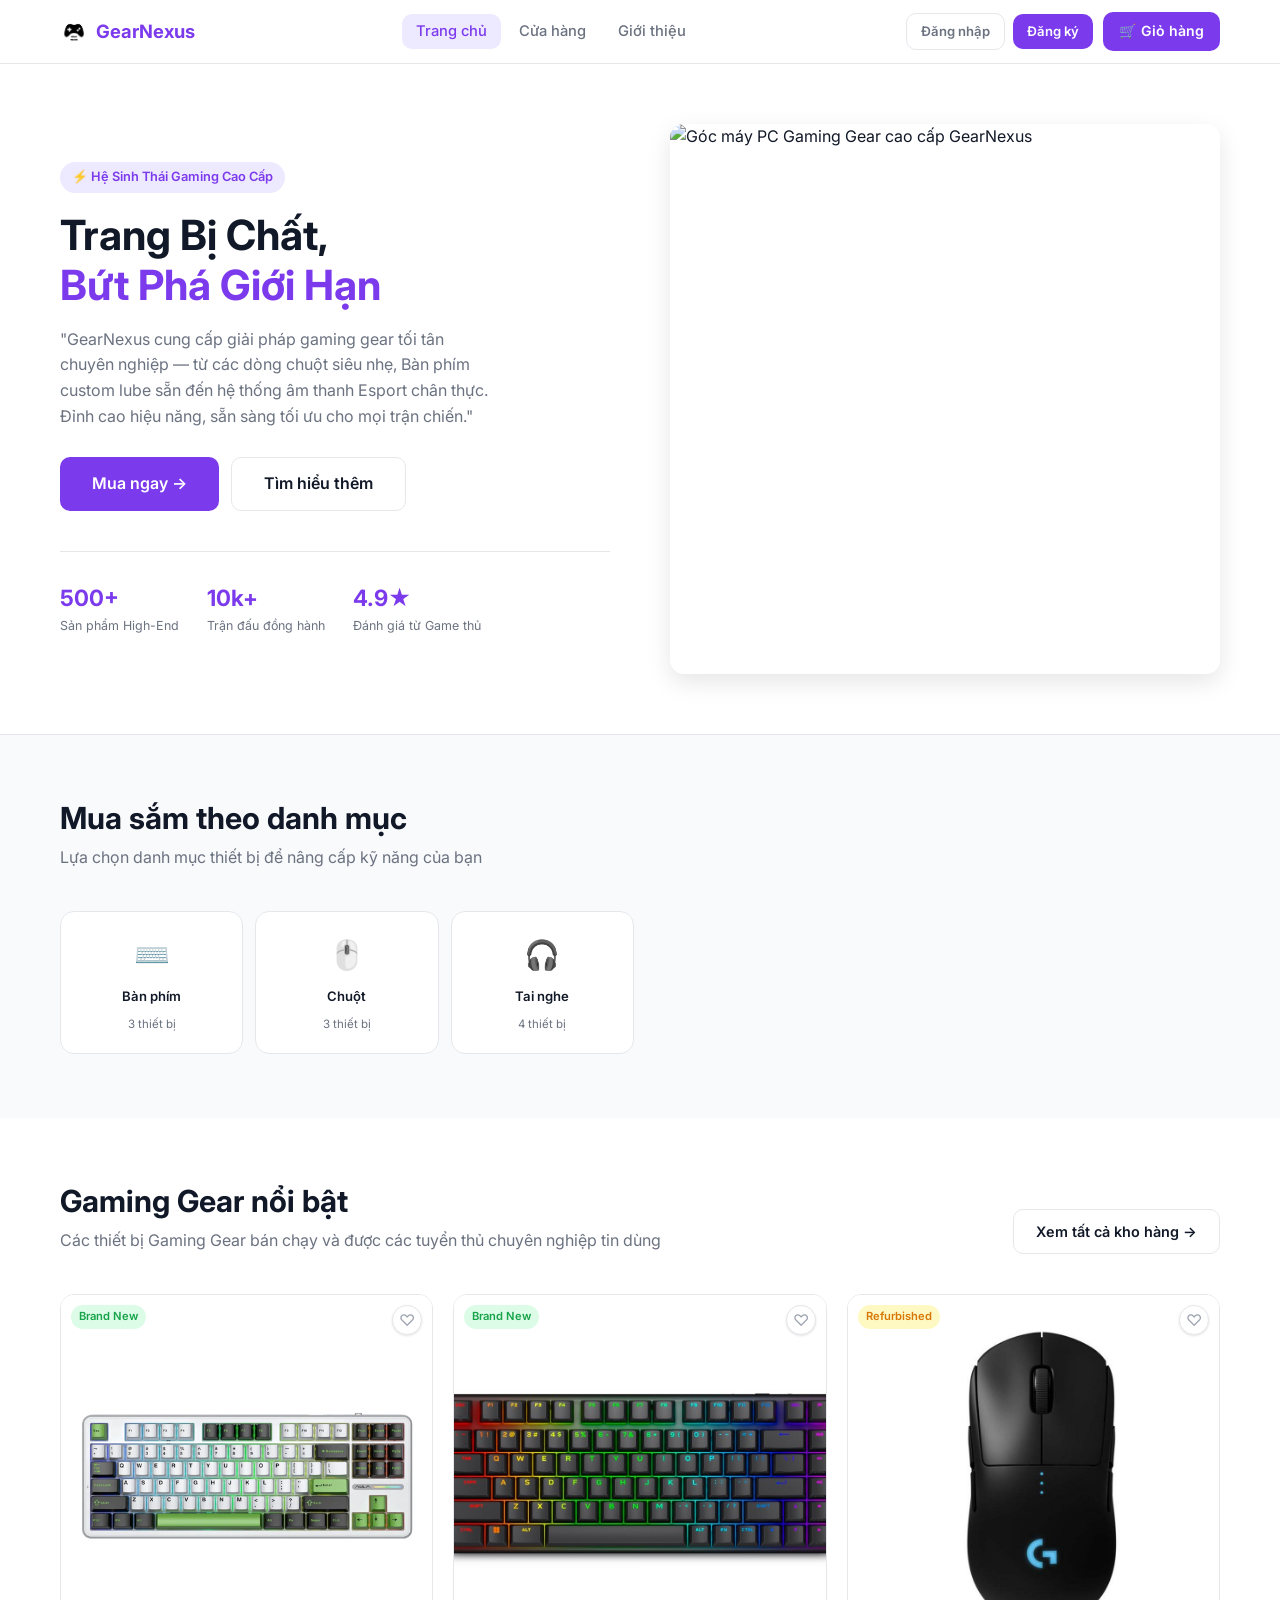
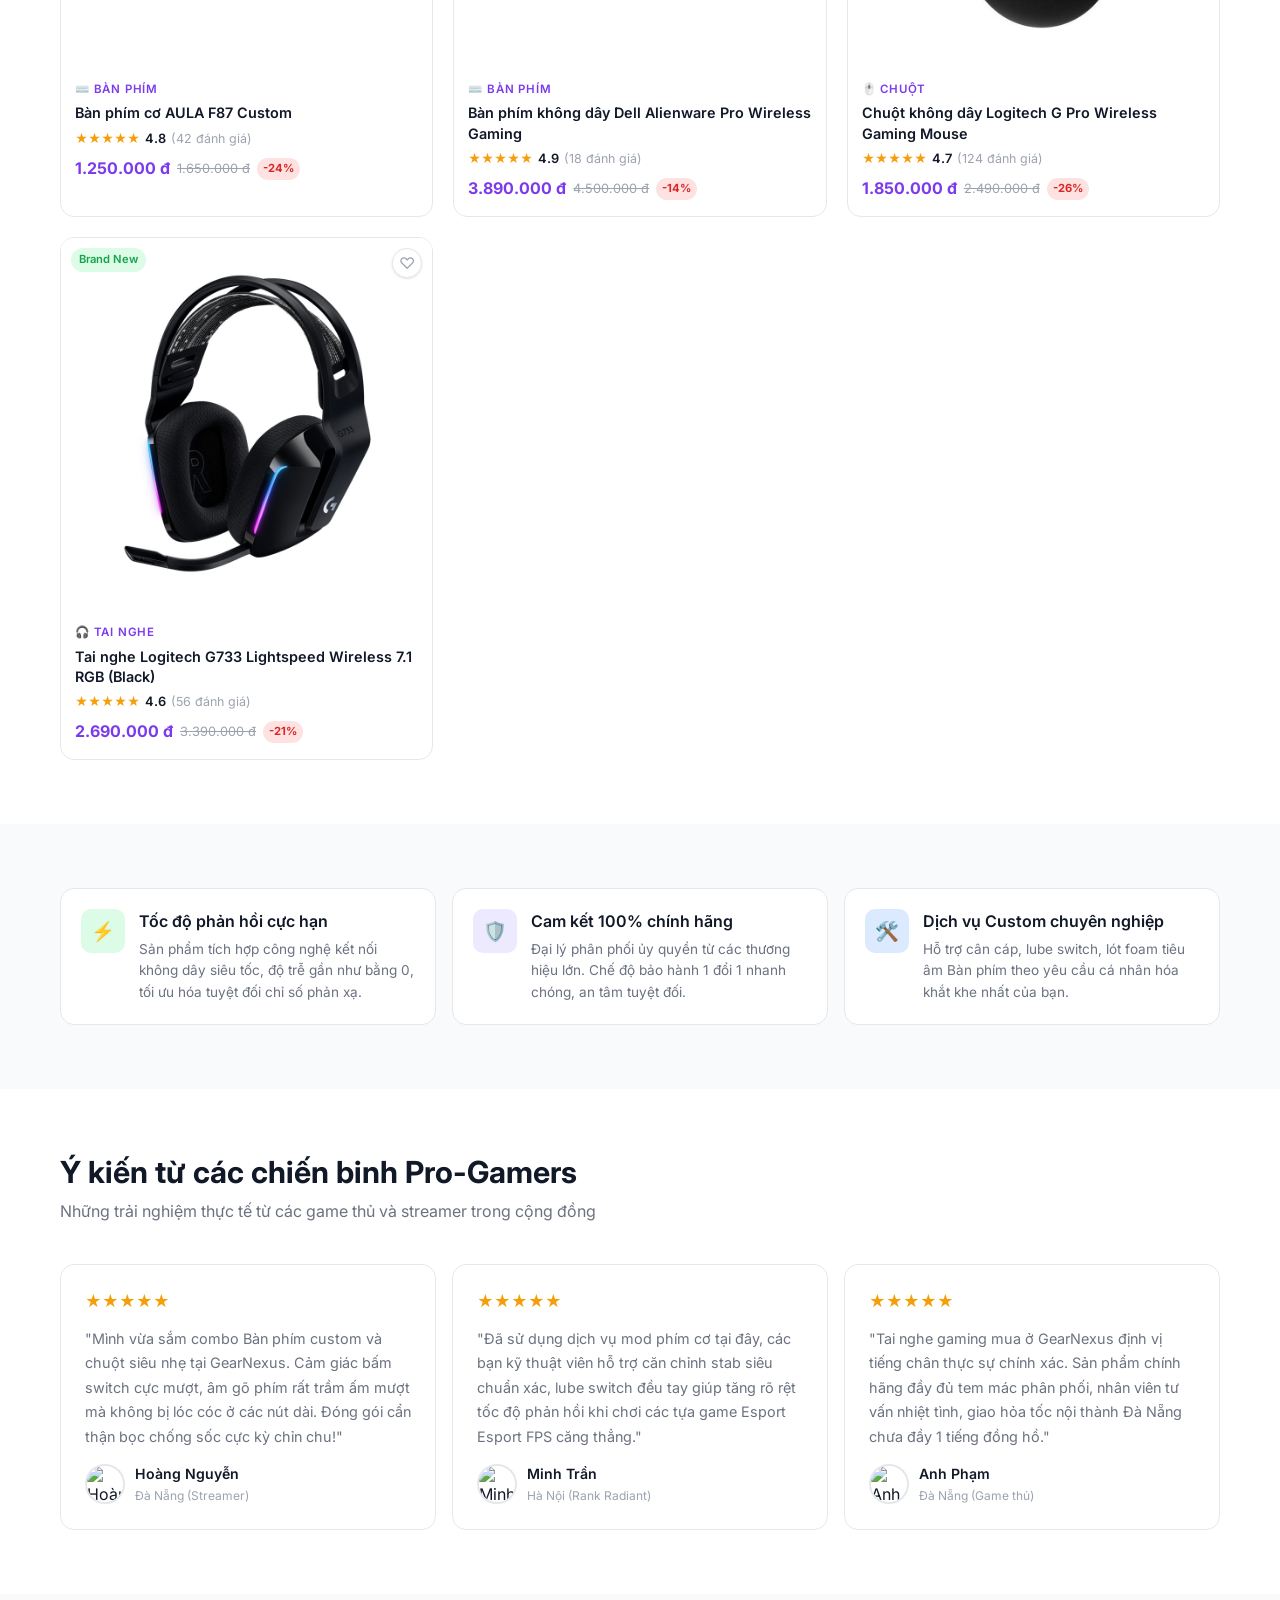
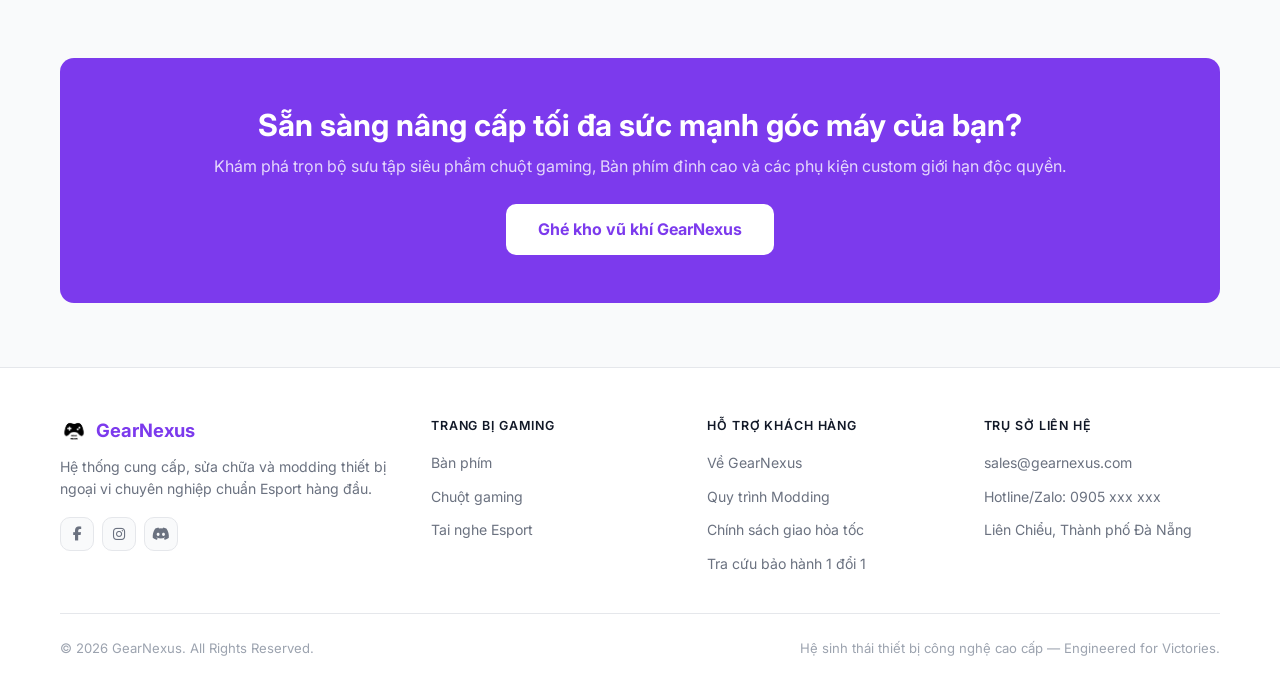
==== commit 62dd5419: "files" ====
--- a/index.html
+++ b/index.html
@@ -203,7 +203,7 @@
           "GearNexus cung cấp giải pháp gaming gear tối tân chuyên nghiệp — từ các dòng chuột siêu nhẹ, Bàn phím custom lube sẵn đến hệ thống âm thanh Esport chân thực. Đỉnh cao hiệu năng, sẵn sàng tối ưu cho mọi trận chiến."
         </p>
         <div class="hero-btns anim-fade-up delay-300">
-          <a href="shop.html" class="btn btn-primary btn-lg">Trang bị ngay →</a>
+          <a href="shop.html" class="btn btn-primary btn-lg">Mua ngay →</a>
           <a href="about.html" class="btn btn-secondary btn-lg">Tìm hiểu thêm</a>
         </div>
         <div class="hero-stats anim-fade-up delay-300">
@@ -231,7 +231,7 @@
 <section class="section" style="background:var(--bg)">
   <div class="container">
     <div class="section-header reveal">
-      <h2>Mua sắm theo danh mục vũ khí</h2>
+      <h2>Mua sắm theo danh mục</h2>
       <p>Lựa chọn danh mục thiết bị để nâng cấp kỹ năng của bạn</p>
     </div>
     <div class="categories-grid" id="categories-grid"></div>
@@ -242,7 +242,7 @@
   <div class="container">
     <div class="section-header reveal" style="display:flex;justify-content:space-between;align-items:flex-end">
       <div>
-        <h2>Vũ khí chiến đấu nổi bật</h2>
+        <h2>Gaming Gear nổi bật</h2>
         <p>Các thiết bị Gaming Gear bán chạy và được các tuyển thủ chuyên nghiệp tin dùng</p>
       </div>
       <a href="shop.html" class="btn btn-secondary" style="flex-shrink:0">Xem tất cả kho hàng →</a>
@@ -355,7 +355,6 @@
           <li><a href="shop.html?cat=Keyboard">Bàn phím</a></li>
           <li><a href="shop.html?cat=Mouse">Chuột gaming</a></li>
           <li><a href="shop.html?cat=Audio">Tai nghe Esport</a></li>
-          <li><a href="shop.html?cat=Custom">Dịch vụ Custom</a></li>
         </ul>
       </div>
       <div class="footer-col">
@@ -389,22 +388,36 @@
 <script src="js/auth.js"></script>
 <script src="js/main.js"></script>
 <script>
-  // Tự động đếm số lượng sản phẩm theo từng danh mục gear chiến game
+  // 1. Tự động đếm số lượng sản phẩm theo từng danh mục gear
   const counts = {};
   if (typeof PRODUCTS !== 'undefined') {
     PRODUCTS.forEach(p => { counts[p.category] = (counts[p.category] || 0) + 1; });
   }
 
-  // Render danh mục động hoàn toàn dựa vào CONFIG.categories của GearNexus
+  // 2. Render danh mục động (ĐÃ SỬA CLASS CHO KHỚP VỚI CSS: cat-emoji, cat-name, cat-count)
   if (typeof CONFIG !== 'undefined' && CONFIG.categories) {
-    document.getElementById('categories-grid').innerHTML =
-      CONFIG.categories.map(cat => `
+    const categoriesGrid = document.getElementById('categories-grid');
+    if (categoriesGrid) {
+      categoriesGrid.innerHTML = CONFIG.categories.map(cat => `
         <a href="shop.html?cat=${cat.name}" class="category-card reveal">
-          <div class="category-emoji">${cat.emoji}</div>
-          <h3 class="category-name">${cat.name}</h3>
-          <span class="category-count">${counts[cat.name] || 0} thiết bị</span>
+          <div class="cat-emoji">${cat.emoji}</div>
+          <h3 class="cat-name">${cat.name}</h3>
+          <span class="cat-count">${counts[cat.name] || 0} thiết bị</span>
         </a>
       `).join('');
+    }
+  }
+
+  // 3. BỔ SUNG: Render sản phẩm nổi bật vào #featured-grid trên Trang chủ
+  if (typeof PRODUCTS !== 'undefined' && typeof renderProductCard === 'function') {
+    const featuredGrid = document.getElementById('featured-grid');
+    if (featuredGrid) {
+      // Lấy ra 4 sản phẩm đầu tiên từ file dữ liệu để làm hàng nổi bật
+      const featuredProducts = PRODUCTS.slice(0, 4); 
+      
+      // Sử dụng lại hàm renderProductCard đã viết ở file main.js để bơm HTML vào
+      featuredGrid.innerHTML = featuredProducts.map(renderProductCard).join('');
+    }
   }
 </script>
 </body>
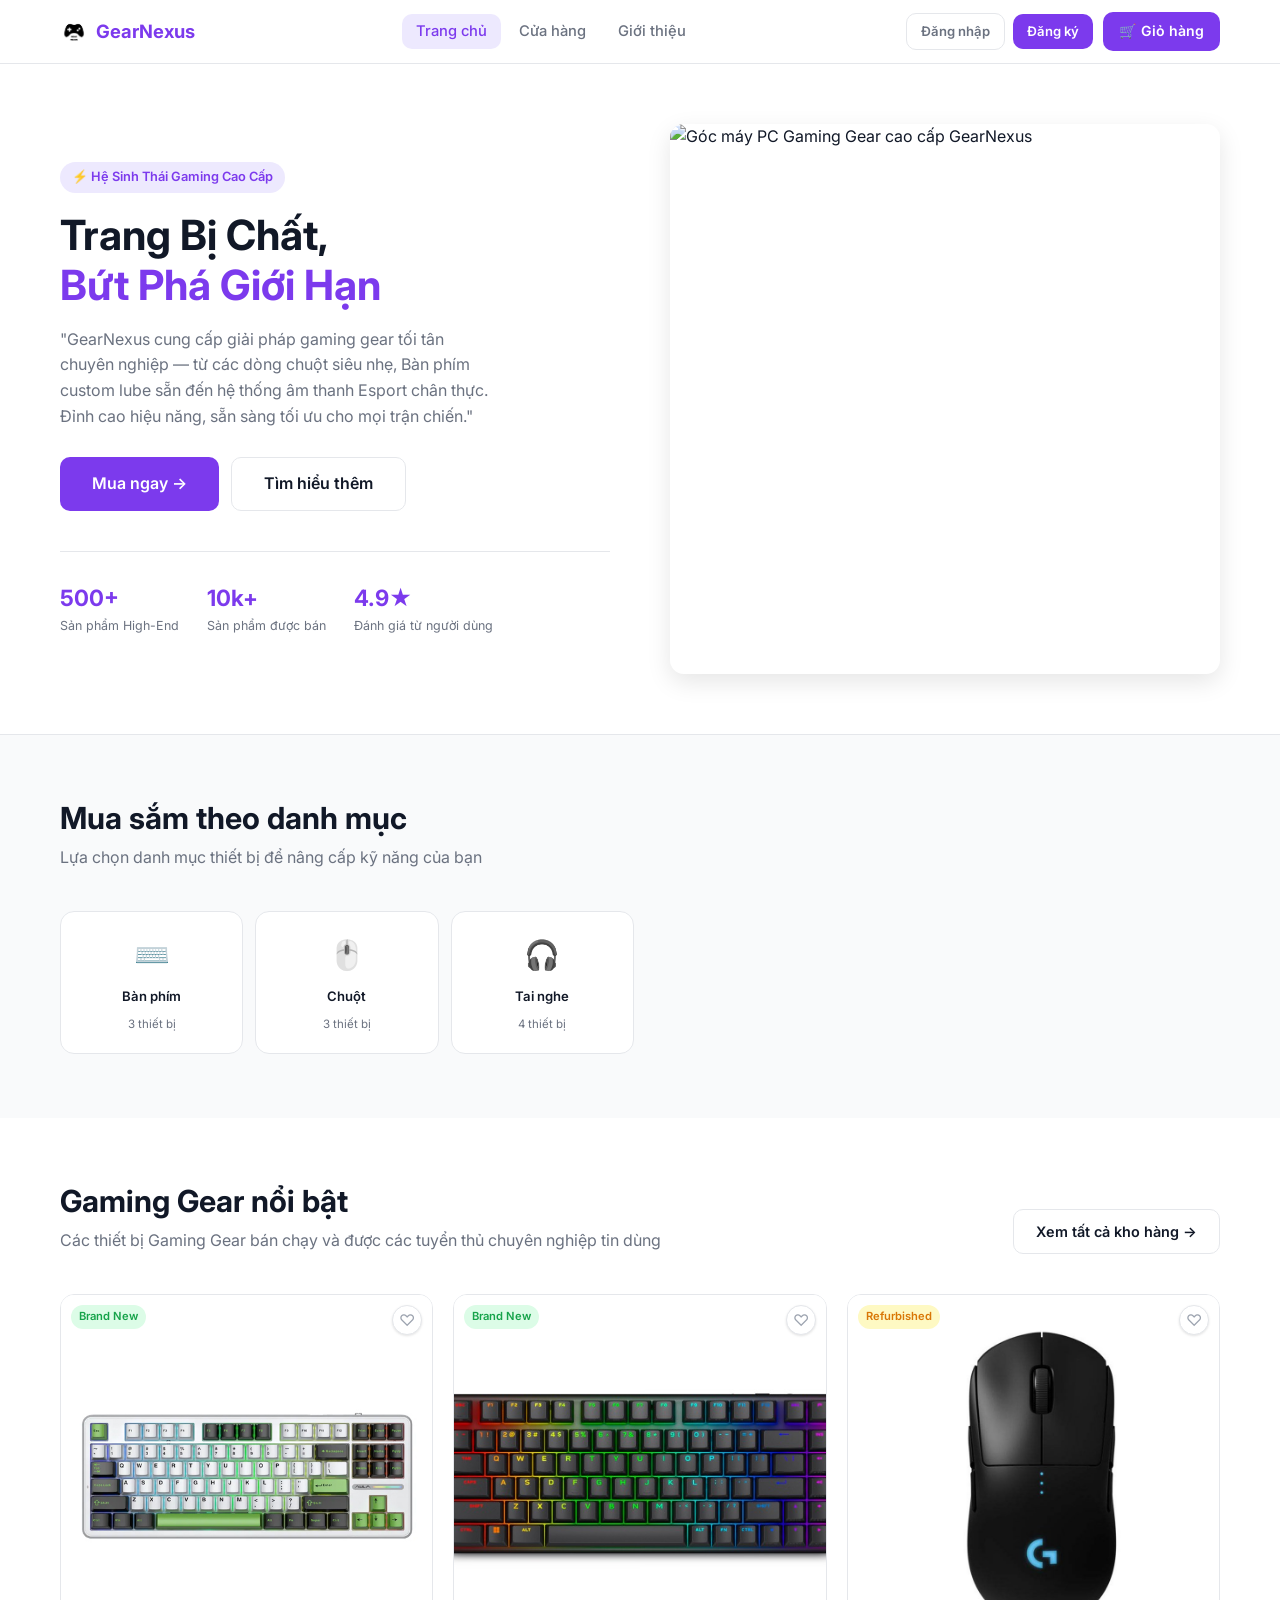
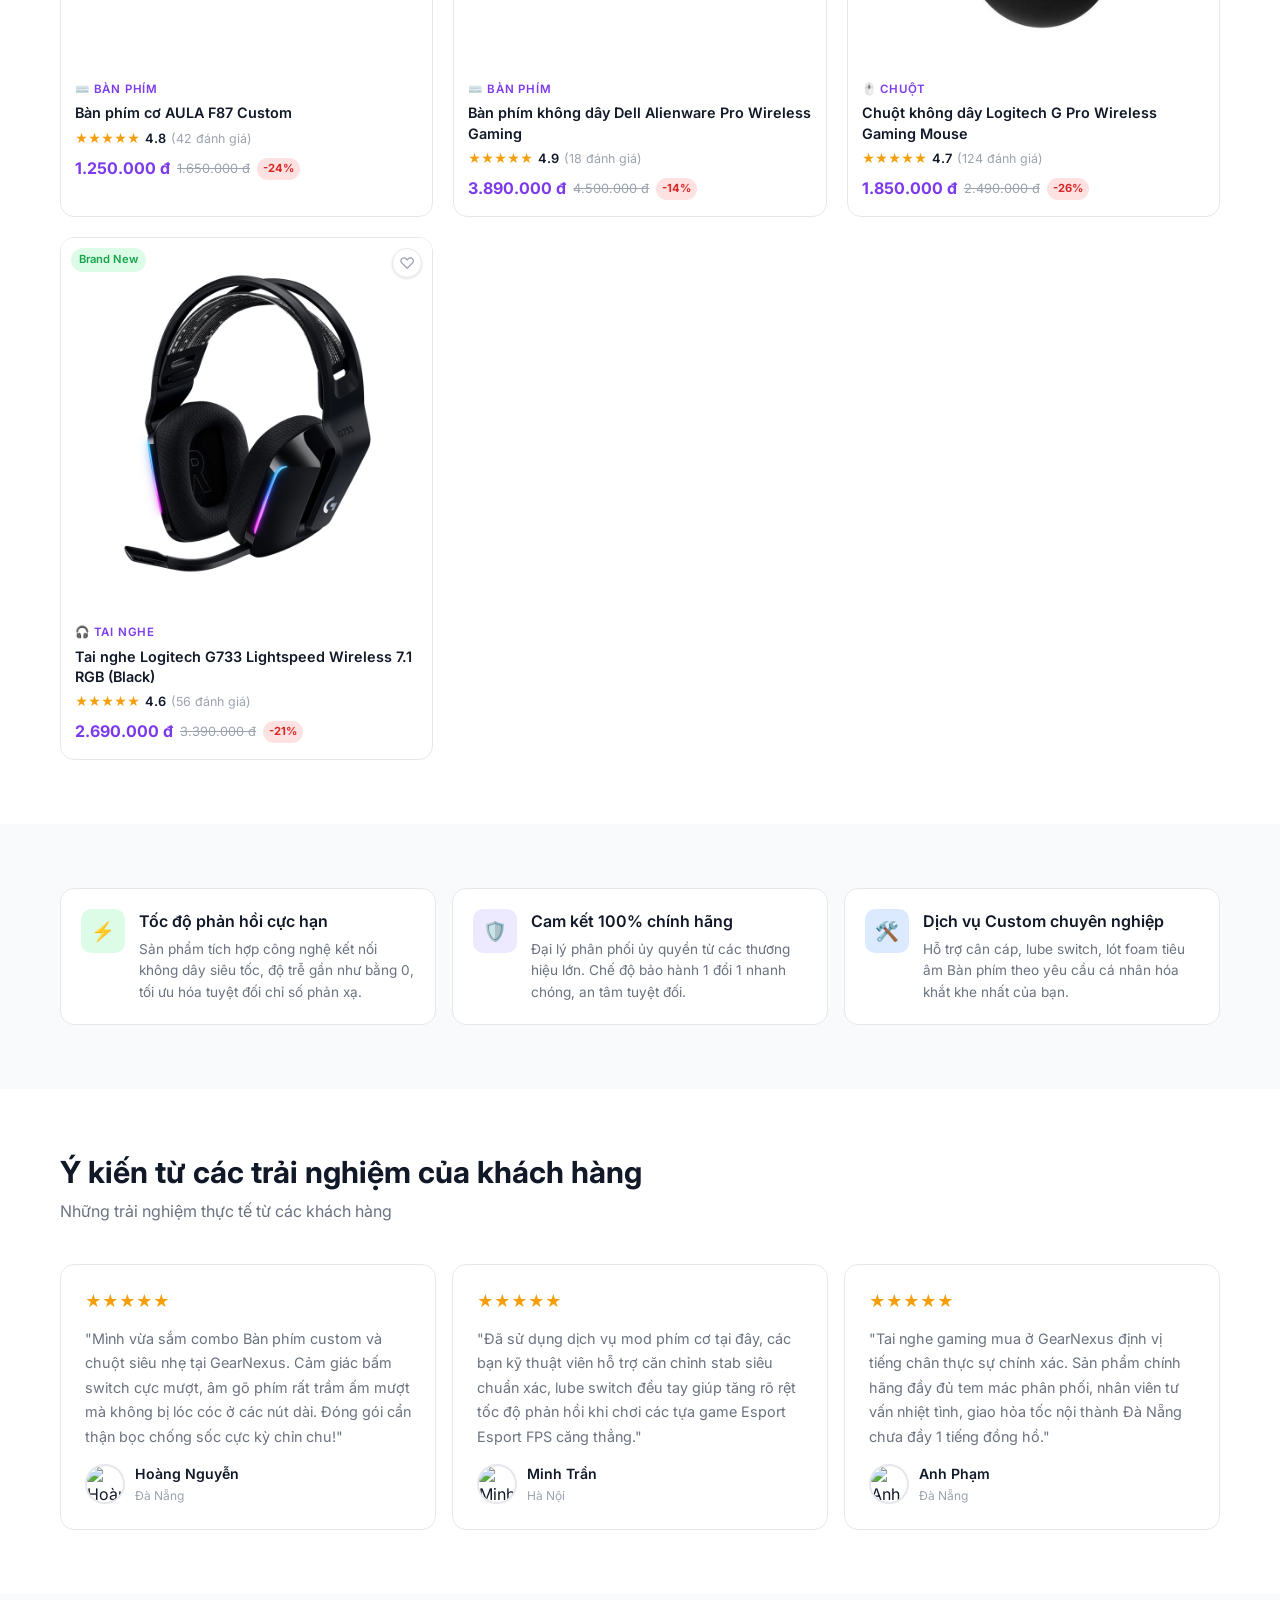
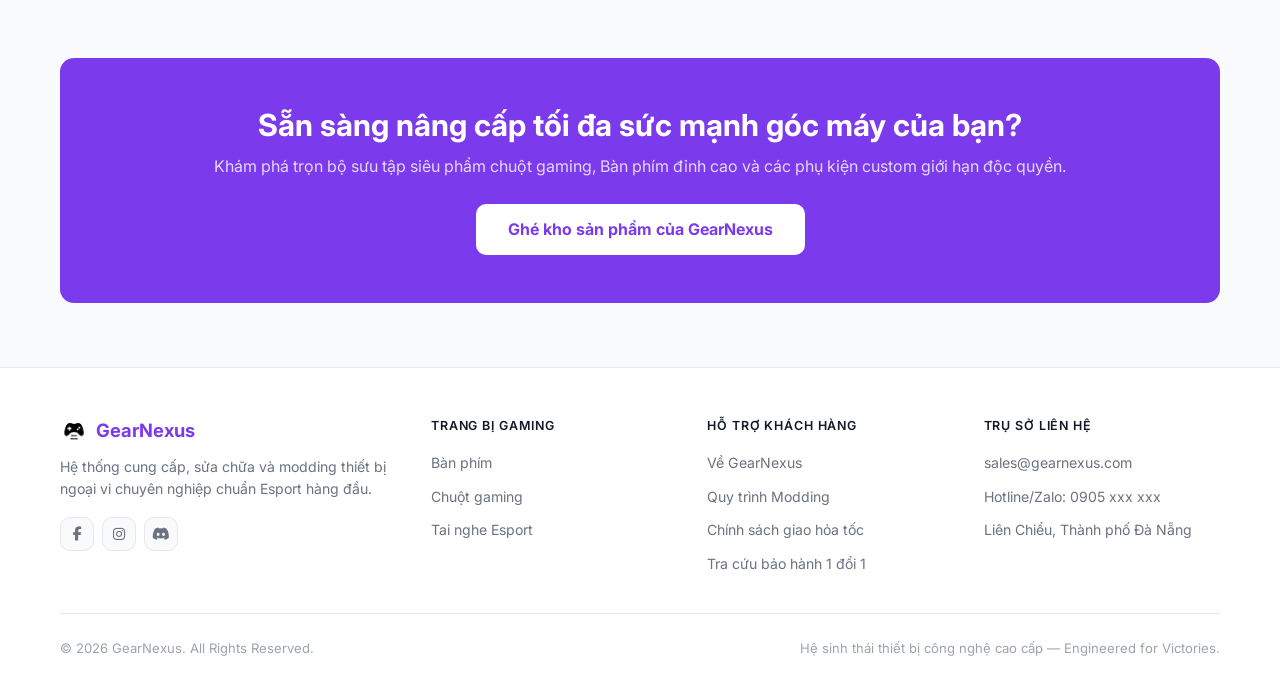
==== commit 16c8cbe9: "files" ====
--- a/index.html
+++ b/index.html
@@ -213,11 +213,11 @@
           </div>
           <div class="stat-item">
             <div class="value">10k+</div>
-            <div class="label">Trận đấu đồng hành</div>
+            <div class="label">Sản phẩm được bán</div>
           </div>
           <div class="stat-item">
             <div class="value">4.9★</div>
-            <div class="label">Đánh giá từ Game thủ</div>
+            <div class="label">Đánh giá từ người dùng</div>
           </div>
         </div>
       </div>
@@ -282,8 +282,8 @@
 <section class="section" style="background:var(--white)">
   <div class="container">
     <div class="section-header reveal">
-      <h2>Ý kiến từ các chiến binh Pro-Gamers</h2>
-      <p>Những trải nghiệm thực tế từ các game thủ và streamer trong cộng đồng</p>
+      <h2>Ý kiến từ các trải nghiệm của khách hàng</h2>
+      <p>Những trải nghiệm thực tế từ các khách hàng</p>
     </div>
     <div class="testimonials-grid">
       <div class="testimonial-card reveal delay-1">
@@ -293,7 +293,7 @@
           <img class="testimonial-avatar" src="https://picsum.photos/seed/gamer1/80/80" alt="Hoàng N.">
           <div>
             <div class="testimonial-name">Hoàng Nguyễn</div>
-            <div style="font-size:0.75rem;color:var(--text-light)">Đà Nẵng (Streamer)</div>
+            <div style="font-size:0.75rem;color:var(--text-light)">Đà Nẵng</div>
           </div>
         </div>
       </div>
@@ -305,7 +305,7 @@
           <img class="testimonial-avatar" src="https://picsum.photos/seed/gamer2/80/80" alt="Minh T.">
           <div>
             <div class="testimonial-name">Minh Trần</div>
-            <div style="font-size:0.75rem;color:var(--text-light)">Hà Nội (Rank Radiant)</div>
+            <div style="font-size:0.75rem;color:var(--text-light)">Hà Nội</div>
           </div>
         </div>
       </div>
@@ -317,7 +317,7 @@
           <img class="testimonial-avatar" src="https://picsum.photos/seed/gamer3/80/80" alt="Anh P.">
           <div>
             <div class="testimonial-name">Anh Phạm</div>
-            <div style="font-size:0.75rem;color:var(--text-light)">Đà Nẵng (Game thủ)</div>
+            <div style="font-size:0.75rem;color:var(--text-light)">Đà Nẵng</div>
           </div>
         </div>
       </div>
@@ -330,7 +330,7 @@
     <div class="cta-box reveal">
       <h2>Sẵn sàng nâng cấp tối đa sức mạnh góc máy của bạn?</h2>
       <p>Khám phá trọn bộ sưu tập siêu phẩm chuột gaming, Bàn phím đỉnh cao và các phụ kiện custom giới hạn độc quyền.</p>
-      <a href="shop.html" class="btn btn-white btn-lg">Ghé kho vũ khí GearNexus</a>
+      <a href="shop.html" class="btn btn-white btn-lg">Ghé kho sản phẩm của GearNexus</a>
     </div>
   </div>
 </section>
